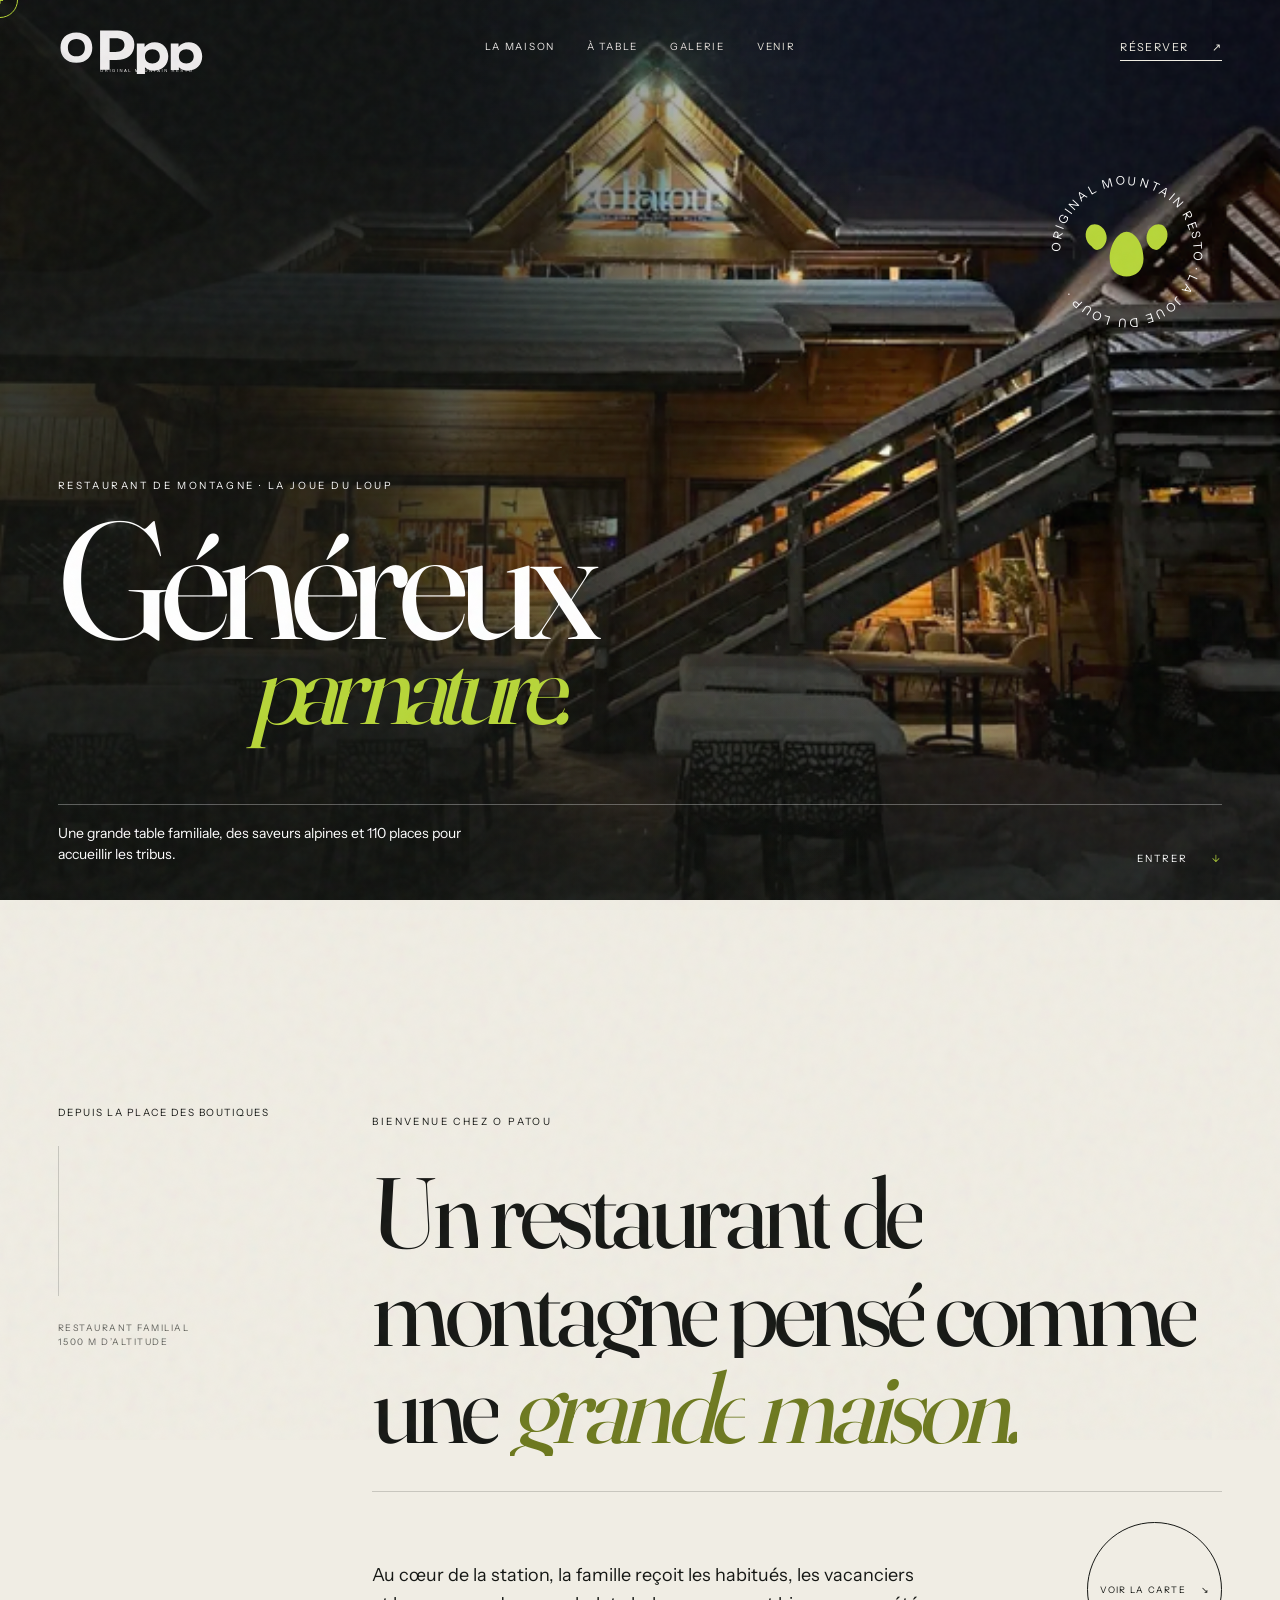
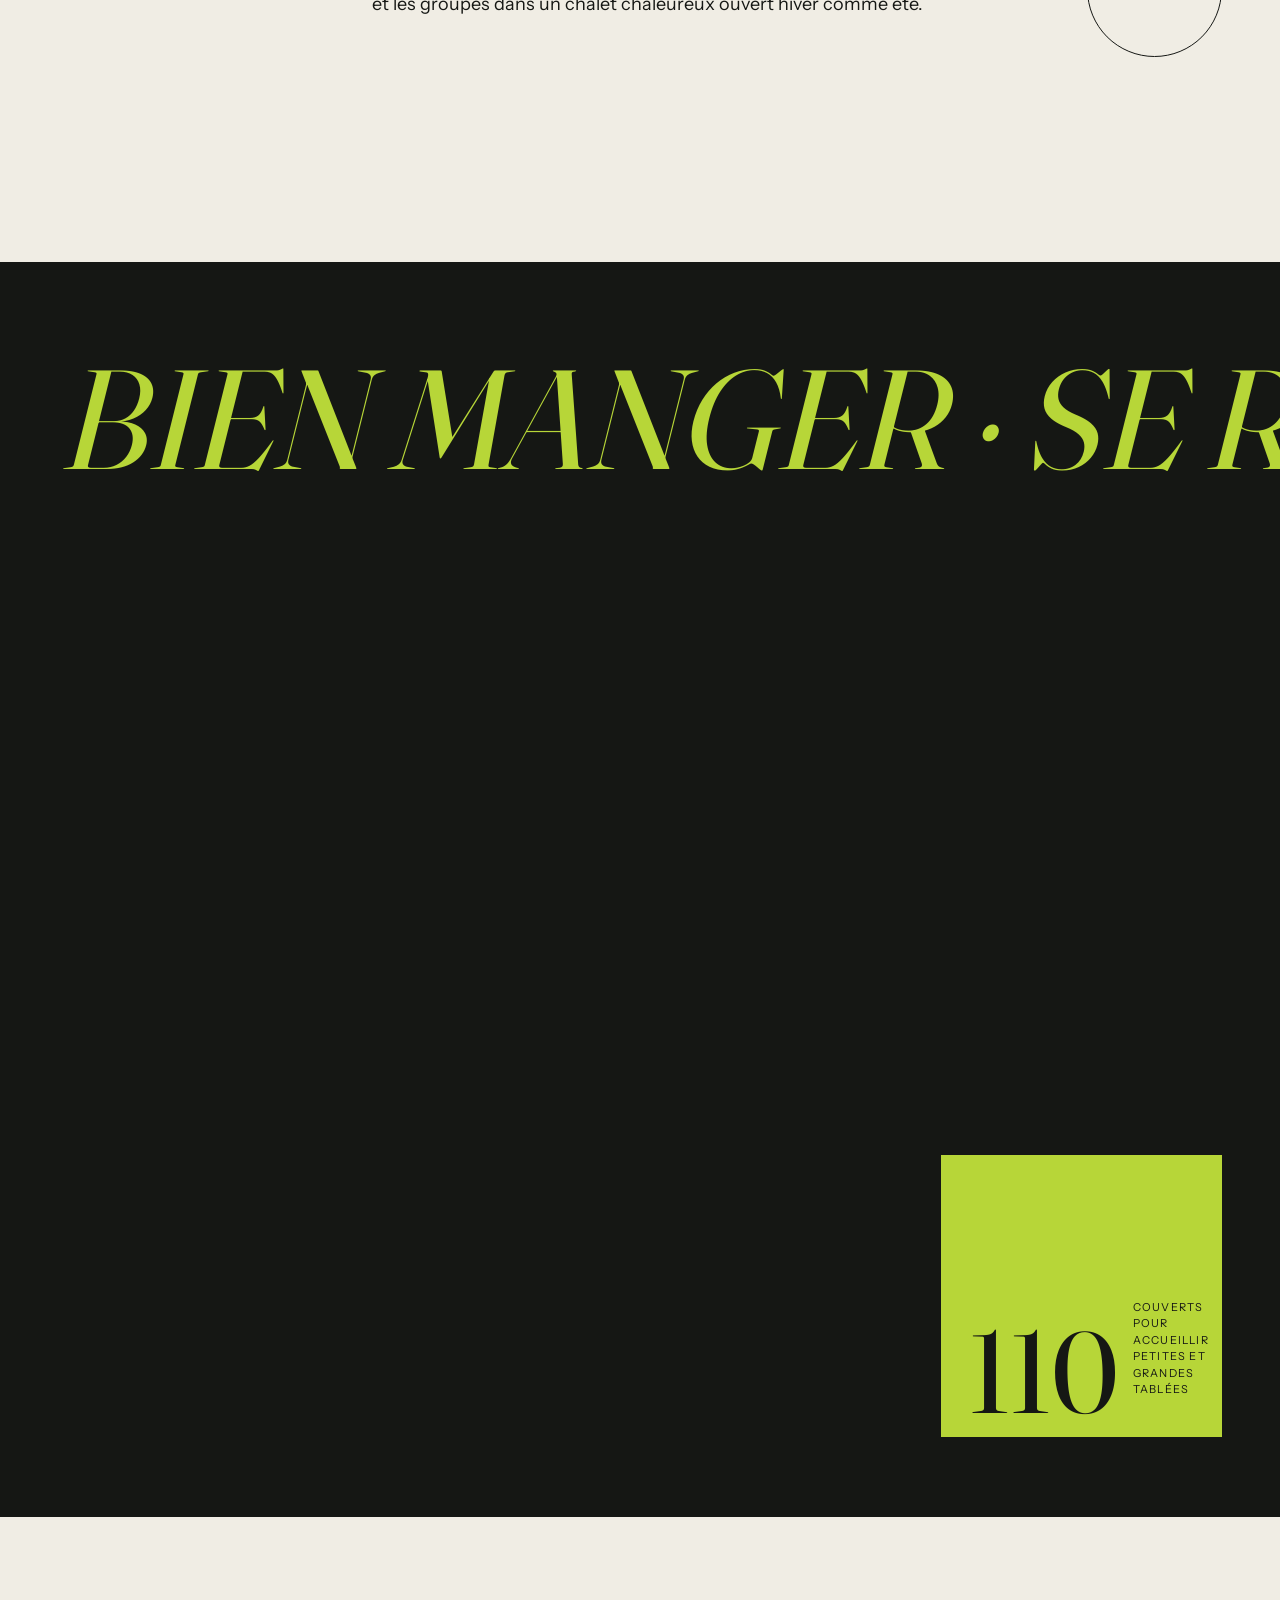
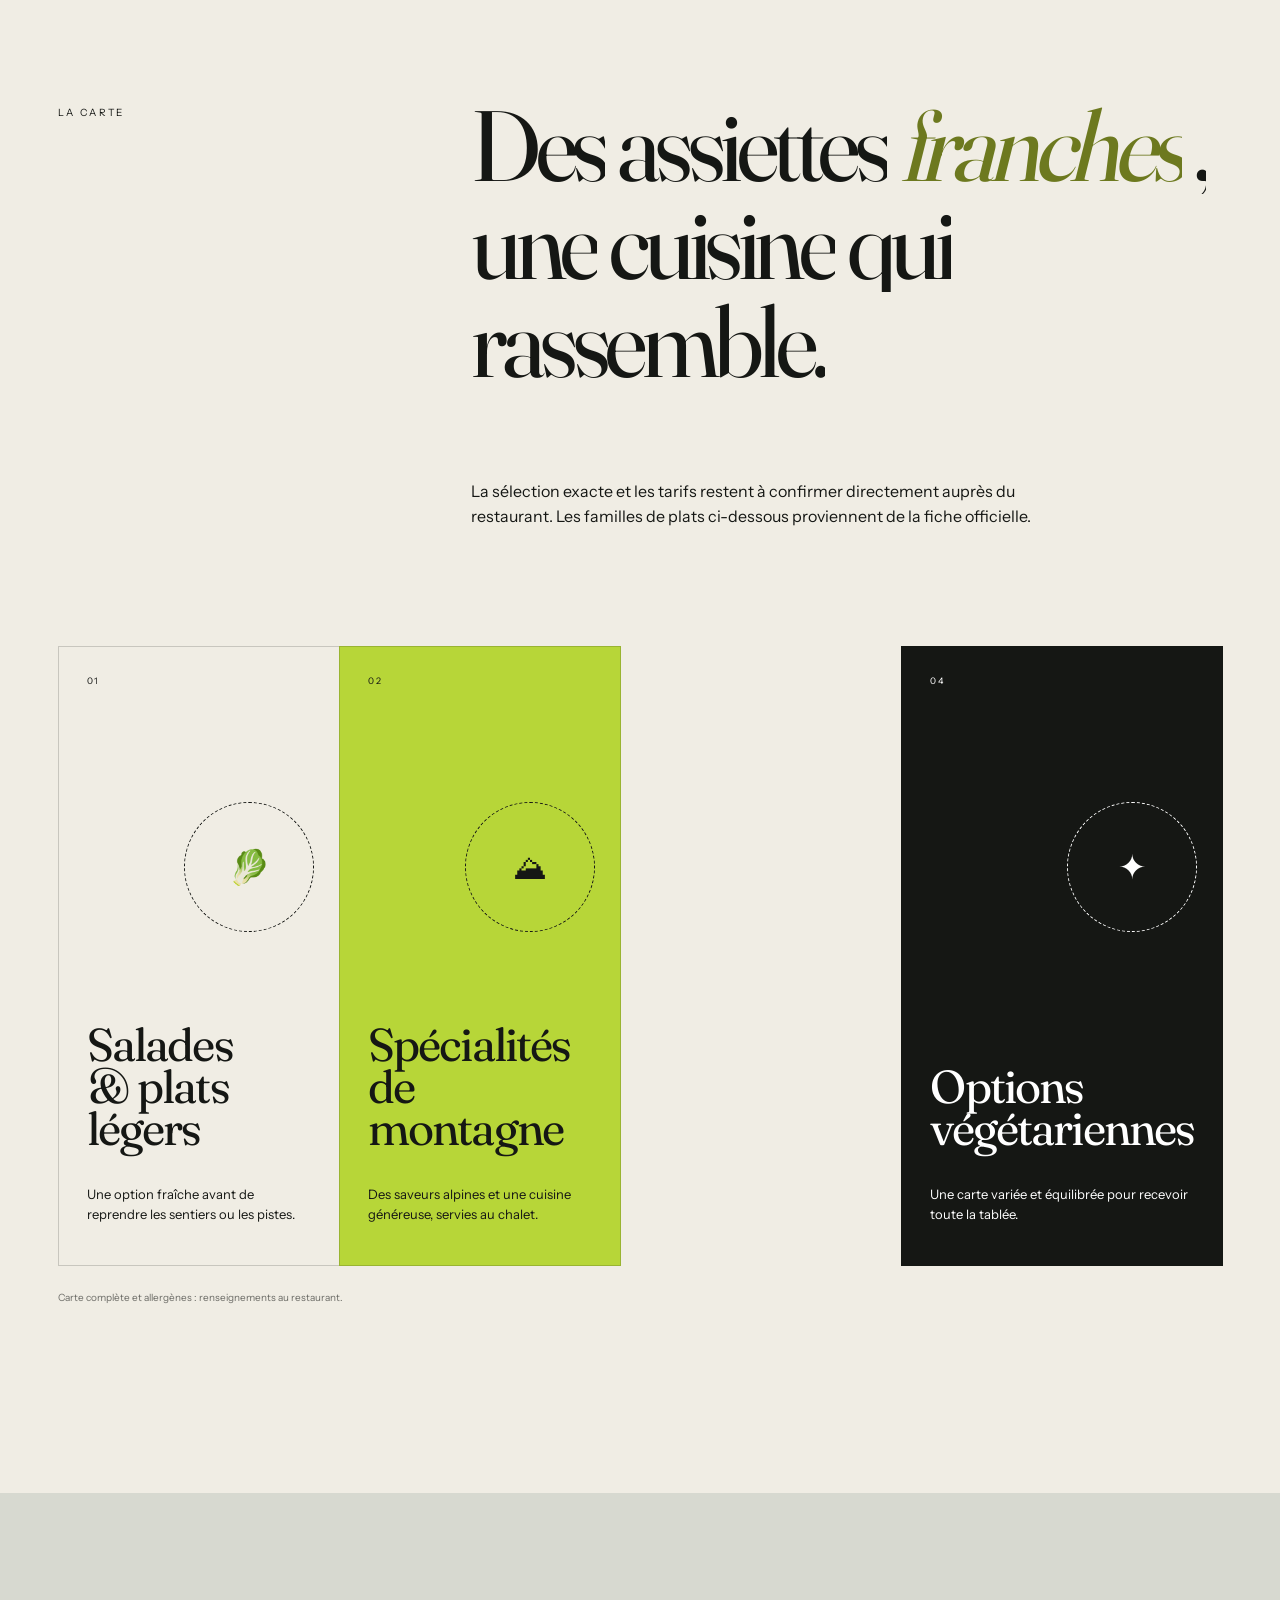
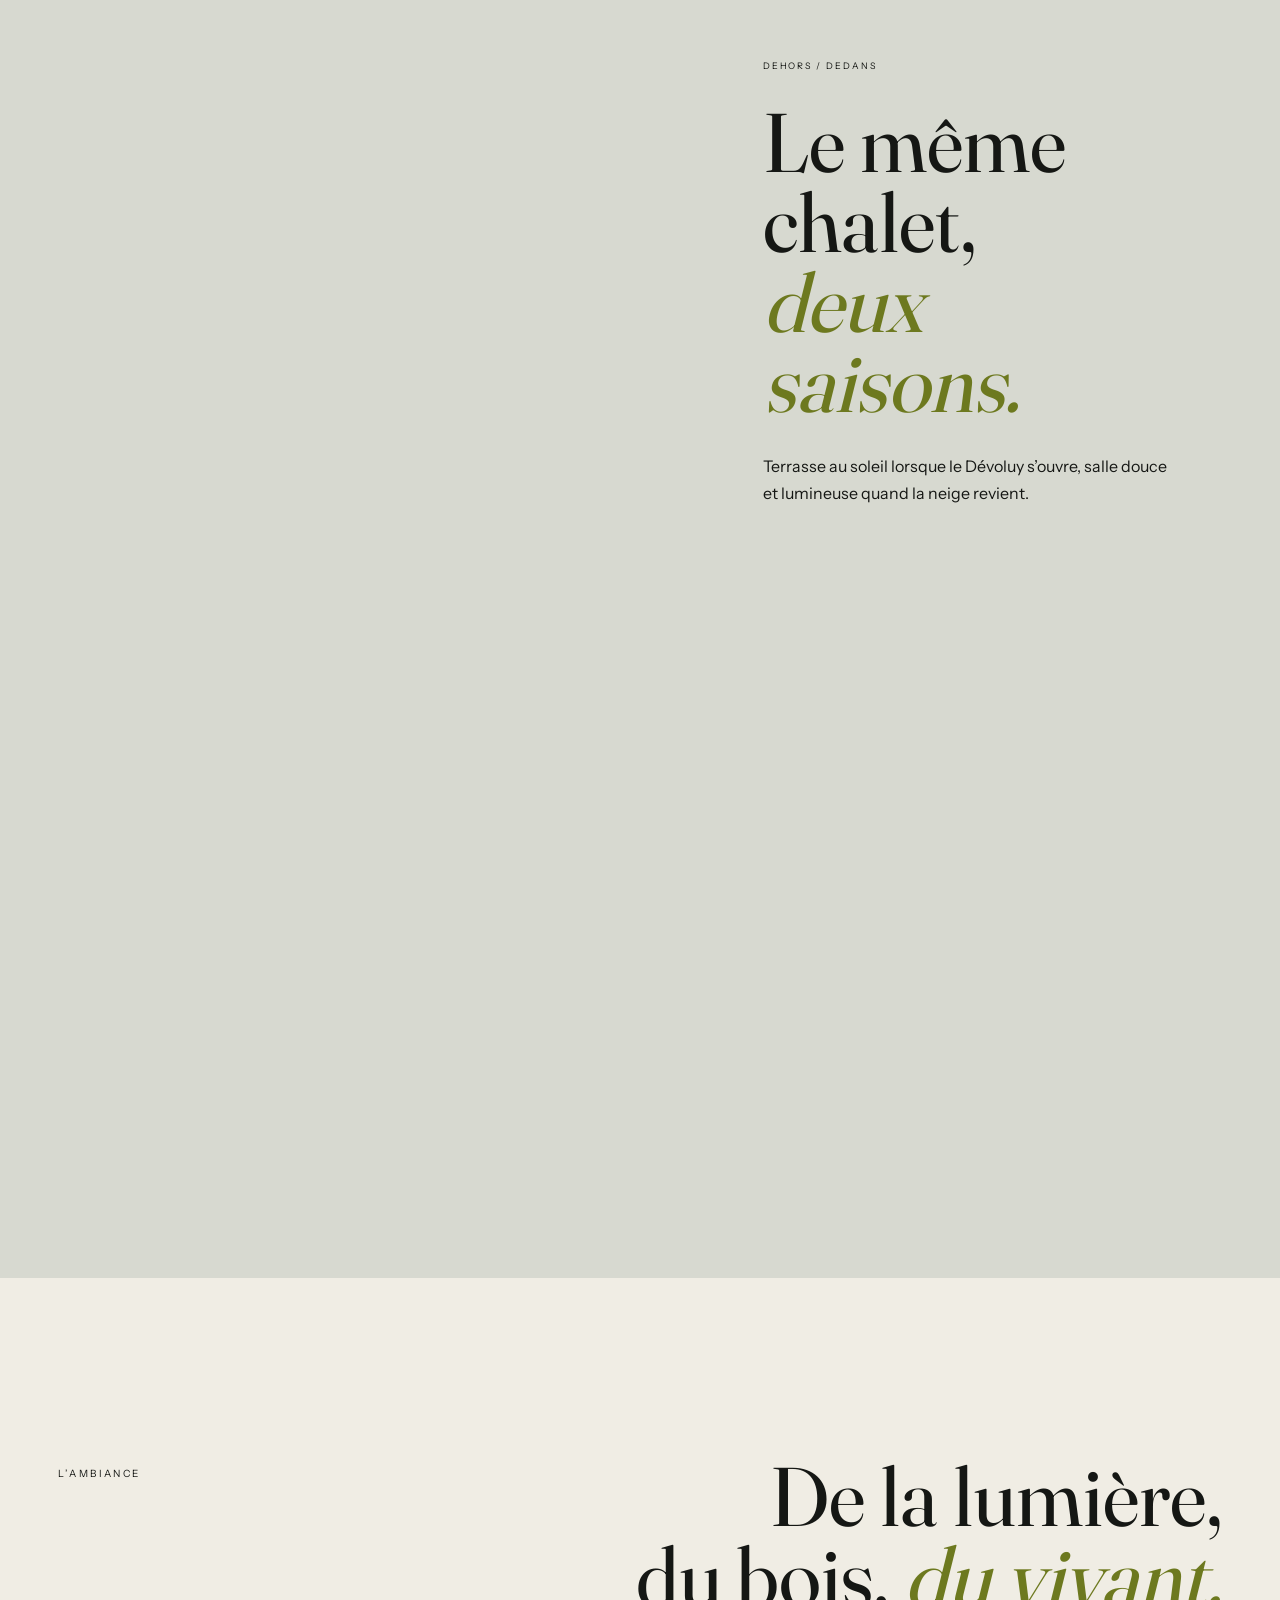
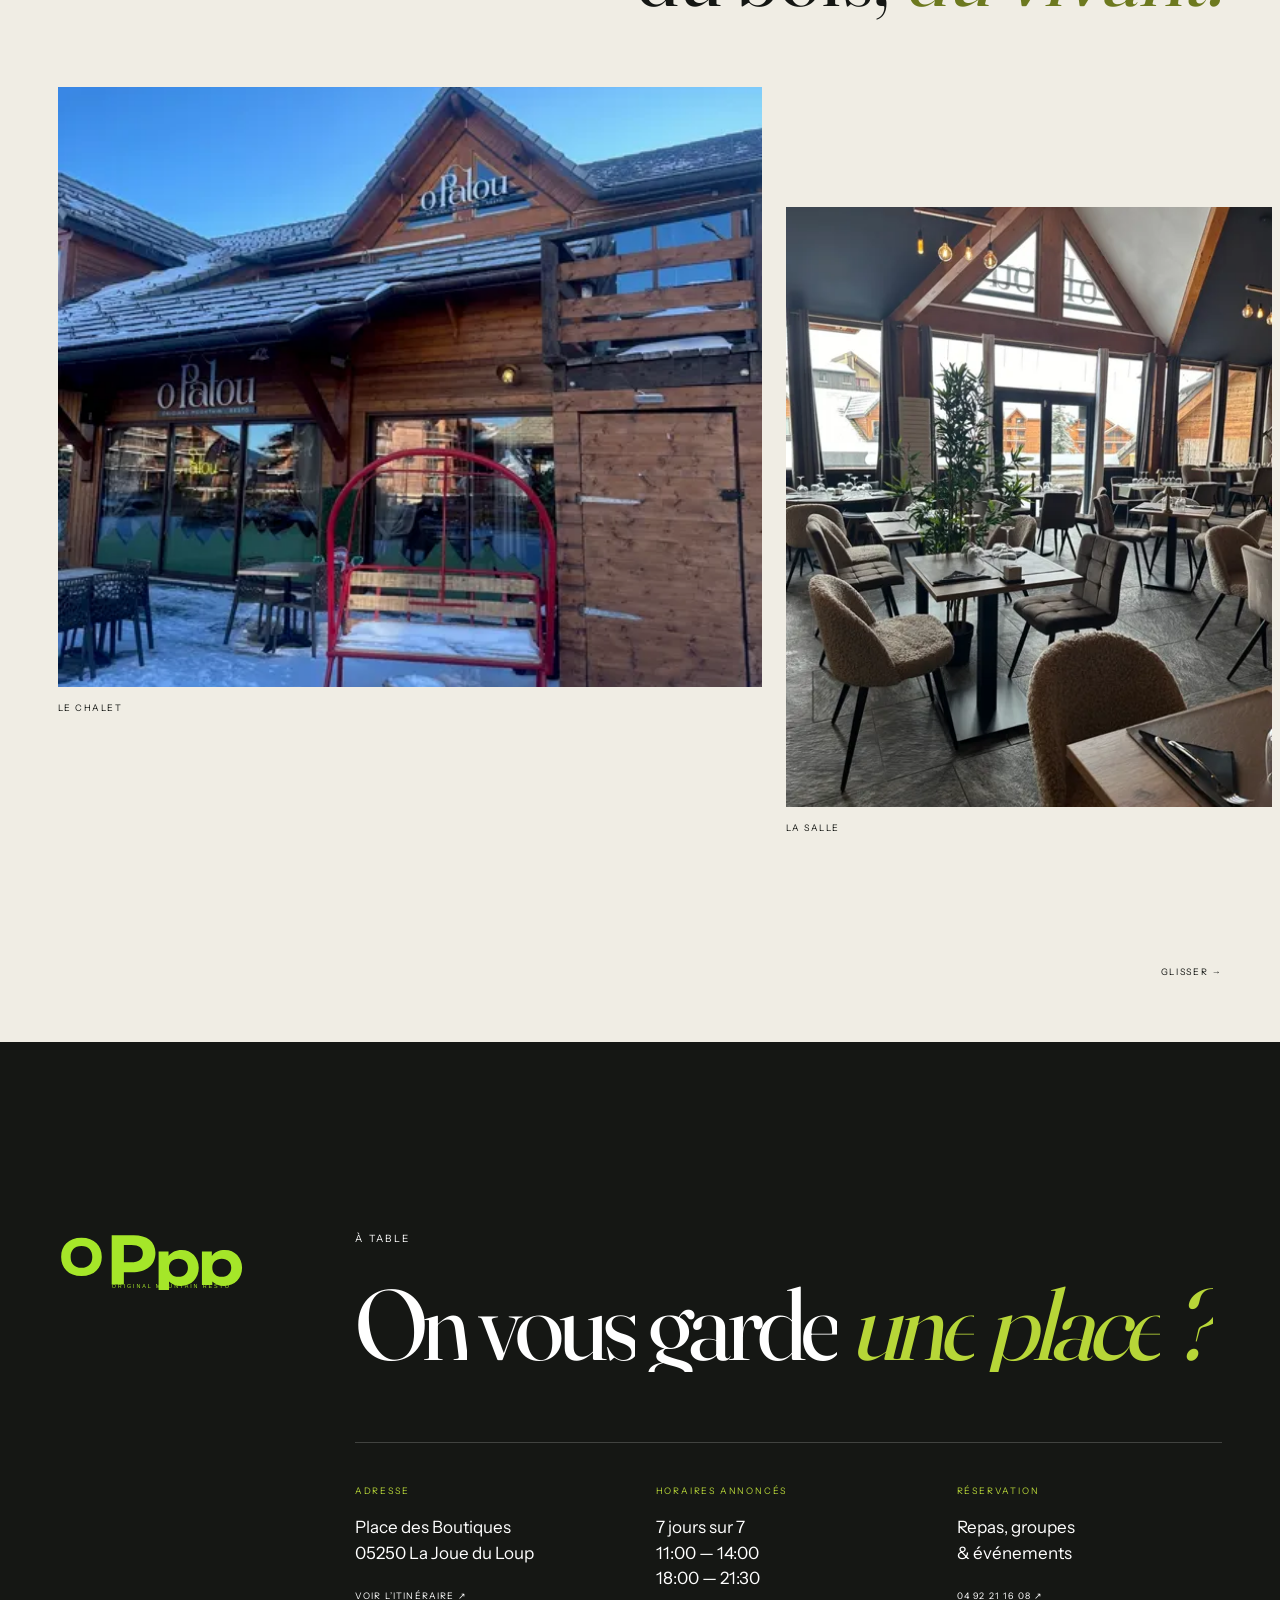
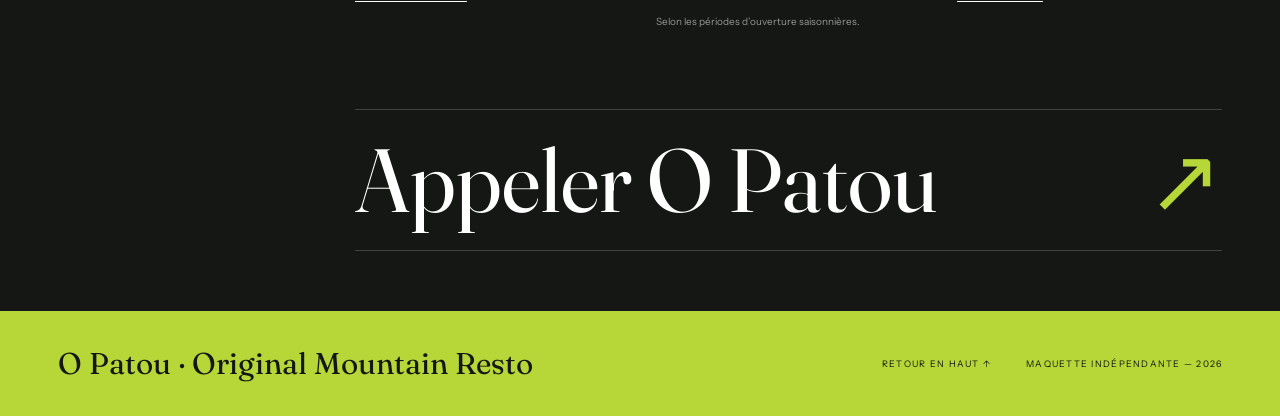
==== index.html @ 3b2444a9 "Initial premium website concept" ====
<!doctype html>
<html lang="fr">
<head>
  <meta charset="utf-8">
  <meta name="viewport" content="width=device-width, initial-scale=1">
  <meta name="theme-color" content="#151714">
  <meta name="description" content="O Patou, restaurant de montagne familial au cœur de La Joue du Loup.">
  <title>O Patou — Original Mountain Resto</title>
  <link rel="icon" href="favicon.svg" type="image/svg+xml">
  <link rel="preload" href="assets/fraunces.woff2" as="font" type="font/woff2" crossorigin>
  <link rel="preload" href="assets/instrument.woff2" as="font" type="font/woff2" crossorigin>
  <link rel="stylesheet" href="styles.css">
</head>
<body>
  <div class="intro" aria-hidden="true">
    <svg class="intro-mark" viewBox="0 0 160 160"><path d="M80 13C38 13 18 43 18 79s20 68 62 68 62-32 62-68S122 13 80 13Zm0 25c21 0 35 17 35 41 0 25-14 43-35 43S45 104 45 79c0-24 14-41 35-41Z"/><path d="M82 46h39v19H98v47H76V58c0-7 2-12 6-12Z" fill="#b7d638"/></svg>
    <p>La Joue du Loup · 1 500 m</p>
  </div>
  <div class="grain" aria-hidden="true"></div>
  <div class="pointer" aria-hidden="true">+</div>

  <header class="topbar">
    <a class="brand" href="#accueil" aria-label="O Patou, accueil"><img src="logo.svg" alt="O Patou — Original Mountain Resto"></a>
    <button class="menu-toggle" aria-expanded="false" aria-controls="menu"><span>Menu</span><i></i></button>
    <nav id="menu" aria-label="Navigation">
      <a href="#maison">La maison</a><a href="#table">À table</a><a href="#galerie">Galerie</a><a href="#venir">Venir</a>
    </nav>
    <a class="book" href="tel:+33492211608">Réserver <span>↗</span></a>
  </header>

  <main>
    <section class="hero" id="accueil">
      <div class="hero-photo parallax"><img src="assets/night.webp" alt="Façade enneigée du restaurant O Patou de nuit"></div>
      <div class="hero-overlay"></div>
      <div class="hero-title">
        <p class="kicker reveal">Restaurant de montagne · La Joue du Loup</p>
        <h1 aria-label="Généreux par nature"><span class="line">Généreux</span><span class="line script">par nature.</span></h1>
      </div>
      <div class="hero-foot reveal"><p>Une grande table familiale, des saveurs alpines et 110 places pour accueillir les tribus.</p><a href="#maison">Entrer <i>↓</i></a></div>
      <svg class="hero-seal" viewBox="0 0 180 180" aria-hidden="true">
        <defs><path id="circle" d="M90,90 m-67,0 a67,67 0 1,1 134,0 a67,67 0 1,1 -134,0"/></defs>
        <text><textPath href="#circle">ORIGINAL MOUNTAIN RESTO · LA JOUE DU LOUP · </textPath></text>
        <path class="paw" d="M73 97c0-15 9-27 17-27s17 12 17 27c0 12-8 18-17 18s-17-6-17-18Zm-18-12c-7-5-8-15-3-20s14-2 17 6c3 7-1 15-7 17-2 1-5 0-7-3Zm70 0c7-5 8-15 3-20s-14-2-17 6c-3 7 1 15 7 17 2 1 5 0 7-3Z"/>
      </svg>
    </section>

    <section class="welcome" id="maison">
      <div class="welcome-aside reveal"><span>Depuis la Place des Boutiques</span><i></i><small>Restaurant familial<br>1500 m d’altitude</small></div>
      <div class="welcome-copy">
        <p class="overline reveal">Bienvenue chez O Patou</p>
        <h2 class="words">Un restaurant de montagne pensé comme une <em>grande maison.</em></h2>
        <div class="welcome-bottom reveal"><p>Au cœur de la station, la famille reçoit les habitués, les vacanciers et les groupes dans un chalet chaleureux ouvert hiver comme été.</p><a class="round-link" href="#table">Voir la carte <span>↘</span></a></div>
      </div>
    </section>

    <section class="panorama">
      <div class="panorama-track" aria-hidden="true"><span>BIEN MANGER · SE RETROUVER · PRENDRE LE TEMPS · </span><span>BIEN MANGER · SE RETROUVER · PRENDRE LE TEMPS · </span></div>
      <figure class="panorama-img image-wipe"><img src="assets/dining.webp" alt="Salle lumineuse du restaurant O Patou" loading="lazy"></figure>
      <div class="panorama-note reveal"><b>110</b><p>couverts<br>pour accueillir<br>petites et grandes tablées</p></div>
    </section>

    <section class="table" id="table">
      <div class="table-heading">
        <p class="overline reveal">La carte</p>
        <h2 class="words">Des assiettes <em>franches</em>, une cuisine qui rassemble.</h2>
        <p class="reveal">La sélection exacte et les tarifs restent à confirmer directement auprès du restaurant. Les familles de plats ci-dessous proviennent de la fiche officielle.</p>
      </div>
      <div class="plates">
        <article class="plate plate-light reveal"><span>01</span><div class="plate-orbit"><i>🥬</i></div><h3>Salades<br>& plats légers</h3><p>Une option fraîche avant de reprendre les sentiers ou les pistes.</p></article>
        <article class="plate plate-green reveal"><span>02</span><div class="plate-orbit"><i>⛰</i></div><h3>Spécialités<br>de montagne</h3><p>Des saveurs alpines et une cuisine généreuse, servies au chalet.</p></article>
        <article class="plate plate-photo image-wipe"><img src="assets/burgers.webp" alt="Assiettes généreuses préparées au O Patou" loading="lazy"><span>03</span><h3>Viandes<br>& tradition</h3></article>
        <article class="plate plate-dark reveal"><span>04</span><div class="plate-orbit"><i>✦</i></div><h3>Options<br>végétariennes</h3><p>Une carte variée et équilibrée pour recevoir toute la tablée.</p></article>
      </div>
      <p class="source-note">Carte complète et allergènes : renseignements au restaurant.</p>
    </section>

    <section class="two-scenes">
      <figure class="scene scene-terrace image-wipe"><img src="assets/terrace.webp" alt="Terrasse ensoleillée du restaurant O Patou" loading="lazy"><figcaption>01 / Plein soleil</figcaption></figure>
      <div class="scene-copy reveal"><span>DEHORS / DEDANS</span><h2>Le même chalet,<br><em>deux saisons.</em></h2><p>Terrasse au soleil lorsque le Dévoluy s’ouvre, salle douce et lumineuse quand la neige revient.</p></div>
      <figure class="scene scene-neon image-wipe"><img src="assets/neon.webp" alt="Enseigne lumineuse O Patou dans la salle" loading="lazy"><figcaption>02 / À la nuit tombée</figcaption></figure>
    </section>

    <section class="gallery" id="galerie">
      <div class="gallery-head reveal"><p class="overline">L’ambiance</p><h2>De la lumière,<br>du bois, <em>du vivant.</em></h2></div>
      <div class="gallery-slider" tabindex="0" aria-label="Galerie défilante">
        <figure><img src="assets/front.webp" alt="Façade du restaurant en hiver" loading="lazy"><figcaption>Le chalet</figcaption></figure>
        <figure><img src="assets/dining.webp" alt="Salle et tables du restaurant" loading="lazy"><figcaption>La salle</figcaption></figure>
        <figure><img src="assets/burgers.webp" alt="Plats servis au restaurant" loading="lazy"><figcaption>En cuisine</figcaption></figure>
        <figure><img src="assets/terrace.webp" alt="Terrasse du restaurant" loading="lazy"><figcaption>La terrasse</figcaption></figure>
      </div>
      <div class="drag-hint" aria-hidden="true">Glisser →</div>
    </section>

    <section class="visit" id="venir">
      <div class="visit-logo reveal"><img src="logo.svg" alt="O Patou"></div>
      <div class="visit-copy">
        <p class="overline reveal">À table</p>
        <h2 class="words">On vous garde <em>une place ?</em></h2>
        <div class="details">
          <div class="reveal"><span>ADRESSE</span><p>Place des Boutiques<br>05250 La Joue du Loup</p><a href="https://www.google.com/maps/search/?api=1&query=O+Patou+La+Joue+du+Loup" target="_blank" rel="noopener">Voir l’itinéraire ↗</a></div>
          <div class="reveal"><span>HORAIRES ANNONCÉS</span><p>7 jours sur 7<br>11:00 — 14:00<br>18:00 — 21:30</p><small>Selon les périodes d’ouverture saisonnières.</small></div>
          <div class="reveal"><span>RÉSERVATION</span><p>Repas, groupes<br>& événements</p><a href="tel:+33492211608">04 92 21 16 08 ↗</a></div>
        </div>
        <a class="huge-link" href="tel:+33492211608"><span>Appeler O Patou</span><i>↗</i></a>
      </div>
    </section>
  </main>

  <footer><p>O Patou · Original Mountain Resto</p><div><a href="#accueil">Retour en haut ↑</a><span>Maquette indépendante — 2026</span></div></footer>
  <script src="app.js"></script>
</body>
</html>
---- styles.css ----
@font-face{font-family:Fraunces;src:url('assets/fraunces.woff2') format('woff2');font-display:swap}@font-face{font-family:Instrument;src:url('assets/instrument.woff2') format('woff2');font-display:swap}
:root{--black:#151714;--cream:#f0ede4;--green:#b7d638;--fog:#c8cbc2;--pad:clamp(20px,4.5vw,78px);--line:rgba(21,23,20,.18)}*{box-sizing:border-box}html{scroll-behavior:smooth}body{margin:0;background:var(--cream);color:var(--black);font-family:Instrument,Arial,sans-serif;overflow-x:hidden}body.lock{overflow:hidden}a{color:inherit;text-decoration:none}img{display:block;width:100%}button{color:inherit;font:inherit}::selection{background:var(--green);color:var(--black)}
.intro{position:fixed;inset:0;background:var(--cream);z-index:1000;display:grid;place-content:center;justify-items:center;gap:24px;transition:clip-path 1s cubic-bezier(.75,0,.2,1);clip-path:inset(0)}.intro.done{clip-path:inset(0 0 100%)}.intro-mark{width:120px;fill:var(--black);animation:breath 1.6s ease-in-out infinite}.intro p{font-size:10px;letter-spacing:.26em;text-transform:uppercase}@keyframes breath{50%{transform:scale(.94)}}.grain{position:fixed;inset:-60%;z-index:90;pointer-events:none;opacity:.055;background-image:url("data:image/svg+xml,%3Csvg viewBox='0 0 180 180' xmlns='http://www.w3.org/2000/svg'%3E%3Cfilter id='n'%3E%3CfeTurbulence type='fractalNoise' baseFrequency='.82' numOctaves='3' stitchTiles='stitch'/%3E%3C/filter%3E%3Crect width='100%25' height='100%25' filter='url(%23n)' opacity='.9'/%3E%3C/svg%3E");animation:grain .2s steps(2) infinite}@keyframes grain{0%{transform:translate(1%,1%)}50%{transform:translate(-1%,2%)}100%{transform:translate(2%,-1%)}}.pointer{position:fixed;z-index:999;pointer-events:none;width:36px;height:36px;border:1px solid var(--green);border-radius:50%;display:grid;place-items:center;color:var(--green);font-size:15px;translate:-50% -50%;transition:width .25s,height .25s,background .25s,color .25s}.pointer.big{width:72px;height:72px;background:var(--green);color:var(--black)}@media(pointer:coarse){.pointer{display:none}}
.topbar{height:94px;position:fixed;z-index:100;left:0;right:0;top:0;padding:14px var(--pad);display:grid;grid-template-columns:190px 1fr 190px;align-items:center;color:white;mix-blend-mode:difference}.brand{width:152px}.brand img{filter:invert(1)}.topbar nav{display:flex;justify-content:center;gap:32px;font-size:10px;text-transform:uppercase;letter-spacing:.17em}.topbar nav a:after{content:"";display:block;height:1px;background:currentColor;transform:scaleX(0);transition:transform .3s}.topbar nav a:hover:after{transform:scaleX(1)}.book{justify-self:end;border-bottom:1px solid;padding:6px 0;font-size:11px;text-transform:uppercase;letter-spacing:.13em}.book span{margin-left:20px}.menu-toggle{display:none;background:none;border:0}
.hero{height:100svh;min-height:720px;position:relative;background:var(--black);color:white;overflow:hidden}.hero-photo,.hero-photo img,.hero-overlay{position:absolute;inset:0}.hero-photo img{height:100%;object-fit:cover;transform:scale(1.04)}.hero-overlay{background:linear-gradient(90deg,#10120fd9 0 30%,transparent 68%),linear-gradient(0deg,#10120fb8,transparent 38%)}.hero-title{position:absolute;left:var(--pad);bottom:18vh;z-index:2}.kicker{text-transform:uppercase;letter-spacing:.26em;font-size:10px}.hero h1{font:clamp(90px,13vw,220px)/.68 Fraunces,serif;letter-spacing:-.065em;margin:30px 0 0}.hero h1 span{display:block}.hero h1 .script{color:var(--green);font-style:italic;margin-left:15vw;font-size:.62em;line-height:1}.hero h1 .line{opacity:0;transform:translateY(100%);transition:opacity .8s,transform 1.1s cubic-bezier(.2,.8,.2,1)}.hero.loaded h1 .line{opacity:1;transform:none}.hero.loaded h1 .line:nth-child(2){transition-delay:.18s}.hero-foot{position:absolute;z-index:3;left:var(--pad);right:var(--pad);bottom:35px;border-top:1px solid #ffffff50;padding-top:18px;display:flex;justify-content:space-between;align-items:flex-end}.hero-foot p{max-width:430px;margin:0;font-size:14px;line-height:1.5}.hero-foot a{text-transform:uppercase;font-size:10px;letter-spacing:.2em}.hero-foot i{font-style:normal;margin-left:20px;color:var(--green)}.hero-seal{position:absolute;z-index:3;right:5vw;top:18vh;width:clamp(135px,14vw,220px);fill:white;animation:rotate 22s linear infinite}.hero-seal text{font-size:12px;letter-spacing:2.4px}.hero-seal .paw{fill:var(--green);transform-origin:center;animation:reverseRotate 22s linear infinite}@keyframes rotate{to{transform:rotate(360deg)}}@keyframes reverseRotate{to{transform:rotate(-360deg)}}
.welcome{padding:clamp(120px,16vw,240px) var(--pad);display:grid;grid-template-columns:.6fr 2.4fr;gap:8vw}.welcome-aside{display:flex;flex-direction:column;font-size:10px;text-transform:uppercase;letter-spacing:.15em;line-height:1.6}.welcome-aside i{width:1px;height:150px;background:var(--line);margin:25px 0}.welcome-aside small{font-size:9px;opacity:.65}.overline{text-transform:uppercase;letter-spacing:.24em;font-size:10px}.welcome h2,.table-heading h2,.visit h2{font:clamp(55px,7.8vw,124px)/.98 Fraunces,serif;letter-spacing:-.055em;margin:35px 0}.welcome h2 em,.table-heading h2 em,.visit h2 em{font-style:italic;color:#6d791f}.welcome-bottom{border-top:1px solid var(--line);padding-top:30px;display:flex;justify-content:space-between;align-items:center}.welcome-bottom p{max-width:560px;font-size:18px;line-height:1.6}.round-link{width:135px;height:135px;border-radius:50%;border:1px solid;display:flex;align-items:center;justify-content:center;text-transform:uppercase;font-size:9px;letter-spacing:.14em;transition:background .3s,color .3s}.round-link:hover{background:var(--black);color:var(--green)}.round-link span{margin-left:15px}
.panorama{position:relative;background:var(--black);color:white;padding:100px var(--pad) 140px;overflow:hidden}.panorama-track{display:flex;white-space:nowrap;font:clamp(70px,11vw,175px)/.8 Fraunces;color:var(--green);font-style:italic;animation:marquee 18s linear infinite;margin-bottom:70px}.panorama-track span{padding-right:30px}@keyframes marquee{to{transform:translateX(-50%)}}.panorama-img{height:min(65vw,860px);margin:0 12vw 0 0;overflow:hidden}.panorama-img img{height:100%;object-fit:cover}.panorama-note{position:absolute;right:var(--pad);bottom:80px;background:var(--green);color:var(--black);width:clamp(210px,22vw,340px);aspect-ratio:1;padding:28px;display:flex;align-items:flex-end;gap:14px}.panorama-note b{font:clamp(78px,9vw,135px)/.65 Fraunces}.panorama-note p{font-size:11px;text-transform:uppercase;letter-spacing:.11em;line-height:1.5}
.table{padding:clamp(120px,14vw,220px) var(--pad)}.table-heading{display:grid;grid-template-columns:1fr 2fr;gap:3vw;align-items:start}.table-heading .overline{grid-row:1/3}.table-heading h2{margin-top:0}.table-heading>p:last-child{grid-column:2;max-width:600px;line-height:1.6}.plates{margin-top:100px;display:grid;grid-template-columns:repeat(4,1fr)}.plate{min-height:620px;padding:28px;border:1px solid var(--line);margin-right:-1px;position:relative;display:flex;flex-direction:column}.plate>span{font-size:9px;letter-spacing:.2em}.plate h3{font:clamp(38px,3.6vw,64px)/.92 Fraunces;margin:auto 0 20px;letter-spacing:-.04em}.plate p{line-height:1.55;font-size:13px}.plate-green{background:var(--green)}.plate-dark{background:var(--black);color:white}.plate-photo{padding:0;color:white;overflow:hidden}.plate-photo img{position:absolute;inset:0;height:100%;object-fit:cover}.plate-photo:after{content:"";position:absolute;inset:0;background:linear-gradient(transparent,#000b)}.plate-photo span,.plate-photo h3{position:relative;z-index:1;padding:28px}.plate-photo h3{margin:auto 0 0}.plate-orbit{width:130px;height:130px;border:1px dashed currentColor;border-radius:50%;display:grid;place-items:center;position:absolute;right:25px;top:25%;animation:rotate 16s linear infinite}.plate-orbit i{font-style:normal;font-size:34px;animation:reverseRotate 16s linear infinite}.source-note{font-size:10px;opacity:.6;margin-top:25px}
.two-scenes{background:#d7d9d0;padding:var(--pad);display:grid;grid-template-columns:1.1fr .9fr;grid-template-rows:auto auto;gap:var(--pad);align-items:center}.scene{margin:0;position:relative;overflow:hidden}.scene img{height:100%;object-fit:cover}.scene-terrace{height:70vw;max-height:960px;grid-row:1/3}.scene-neon{height:42vw;max-height:600px}.scene figcaption{position:absolute;bottom:18px;left:18px;background:var(--cream);padding:12px 16px;font-size:9px;letter-spacing:.16em;text-transform:uppercase}.scene-copy{padding:8vw 3vw}.scene-copy span{font-size:9px;letter-spacing:.22em}.scene-copy h2,.gallery-head h2{font:clamp(55px,6.5vw,105px)/.96 Fraunces;margin:30px 0}.scene-copy h2 em,.gallery-head h2 em{color:#6d791f}.scene-copy p{max-width:480px;line-height:1.7}
.gallery{background:var(--cream);padding:clamp(120px,14vw,210px) 0;position:relative}.gallery-head{padding:0 var(--pad);display:flex;justify-content:space-between;align-items:start}.gallery-head h2{text-align:right;margin-top:0}.gallery-head em{font-style:italic}.gallery-slider{display:flex;gap:24px;overflow-x:auto;padding:40px var(--pad) 30px;scrollbar-width:none;cursor:grab}.gallery-slider:active{cursor:grabbing}.gallery-slider::-webkit-scrollbar{display:none}.gallery-slider figure{margin:0;flex:0 0 min(55vw,720px)}.gallery-slider figure:nth-child(even){flex-basis:min(38vw,520px);padding-top:120px}.gallery-slider img{height:600px;object-fit:cover}.gallery-slider figcaption{text-transform:uppercase;font-size:9px;letter-spacing:.17em;margin-top:15px}.drag-hint{position:absolute;right:var(--pad);bottom:65px;text-transform:uppercase;font-size:9px;letter-spacing:.18em}
.visit{background:var(--black);color:white;padding:clamp(110px,14vw,220px) var(--pad) 60px;display:grid;grid-template-columns:.55fr 2.45fr;gap:8vw}.visit-logo img{position:sticky;top:140px;filter:invert(85%) sepia(42%) saturate(806%) hue-rotate(24deg) brightness(96%) contrast(91%)}.visit h2{margin-top:30px}.visit h2 em{color:var(--green)}.details{display:grid;grid-template-columns:repeat(3,1fr);gap:35px;border-top:1px solid #ffffff30;padding-top:35px;margin-top:70px}.details span{font-size:9px;letter-spacing:.2em;color:var(--green)}.details p{font-size:17px;line-height:1.5}.details a{border-bottom:1px solid;text-transform:uppercase;font-size:9px;letter-spacing:.13em}.details small{opacity:.55;font-size:10px}.huge-link{display:flex;justify-content:space-between;align-items:center;border-top:1px solid #ffffff30;border-bottom:1px solid #ffffff30;margin-top:80px;padding:25px 0;font:clamp(48px,7vw,110px)/1 Fraunces}.huge-link i{font-style:normal;color:var(--green)}
footer{background:var(--green);padding:34px var(--pad);display:flex;justify-content:space-between;align-items:center}footer p{font:30px Fraunces;margin:0}footer div{display:flex;gap:35px;text-transform:uppercase;font-size:9px;letter-spacing:.14em}
.reveal{opacity:0;transform:translateY(35px);transition:opacity .9s,transform 1s cubic-bezier(.2,.8,.2,1)}.reveal.on{opacity:1;transform:none}.image-wipe{clip-path:inset(100% 0 0);transition:clip-path 1.1s cubic-bezier(.2,.8,.2,1)}.image-wipe.on{clip-path:inset(0)}.words .word{display:inline-block;overflow:hidden;vertical-align:bottom}.words .word i{font:inherit;display:inline-block;transform:translateY(110%);transition:transform .9s cubic-bezier(.2,.8,.2,1)}.words.on .word i{transform:none}
@media(max-width:950px){.topbar{grid-template-columns:1fr auto auto;height:76px}.topbar nav{position:fixed;inset:0;background:var(--black);display:flex;flex-direction:column;align-items:center;justify-content:center;font:50px Fraunces;transform:translateY(-100%);transition:transform .6s;z-index:-1}.topbar nav.open{transform:none}.menu-toggle{display:block;border:0;background:none;text-transform:uppercase;font-size:10px;letter-spacing:.13em;margin-right:20px}.book{font-size:0}.book span{font-size:20px}.brand{width:120px}.hero-title{bottom:25vh}.hero h1{font-size:22vw}.hero h1 .script{margin-left:4vw}.hero-seal{top:14vh}.welcome{grid-template-columns:1fr}.welcome-aside{display:none}.welcome-bottom{display:block}.round-link{margin-top:30px}.panorama{padding-left:20px;padding-right:20px}.panorama-img{height:110vw;margin:0}.panorama-note{bottom:30px}.table-heading{display:block}.plates{grid-template-columns:1fr 1fr}.plate{min-height:520px}.two-scenes{grid-template-columns:1fr}.scene-terrace{grid-row:auto;height:120vw}.scene-neon{height:90vw}.gallery-head{display:block}.gallery-head h2{text-align:left}.gallery-slider figure,.gallery-slider figure:nth-child(even){flex-basis:80vw;padding-top:0}.gallery-slider img{height:95vw}.visit{grid-template-columns:1fr}.visit-logo{display:none}.details{grid-template-columns:1fr}.huge-link{font-size:48px}footer{display:block}footer div{margin-top:20px;justify-content:space-between}}
@media(max-width:560px){.plates{grid-template-columns:1fr}.plate{min-height:500px}.hero-foot p{max-width:70%}.hero-title{bottom:28vh}.panorama-note{width:210px}.pointer{display:none}}
@media(prefers-reduced-motion:reduce){*{scroll-behavior:auto!important;animation:none!important;transition-duration:.01ms!important}.reveal{opacity:1;transform:none}.image-wipe{clip-path:none}.words .word i{transform:none}}
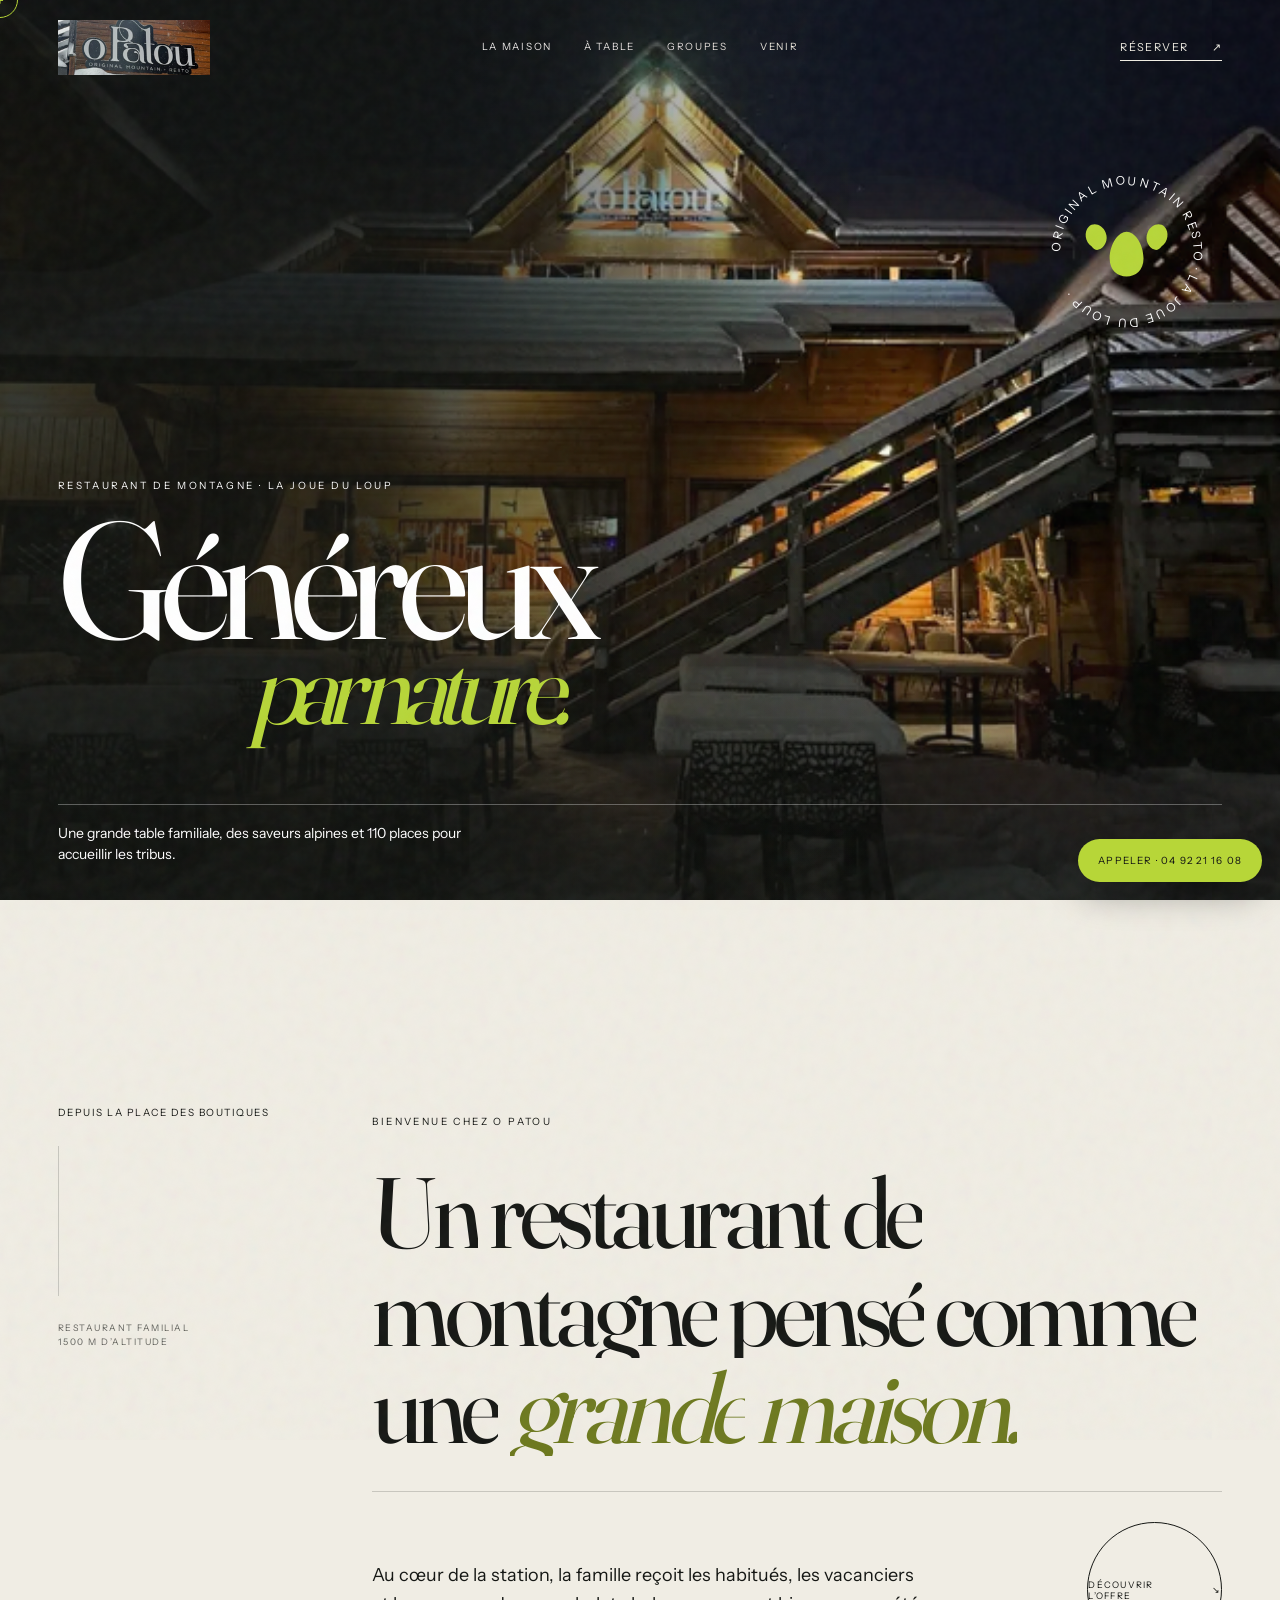
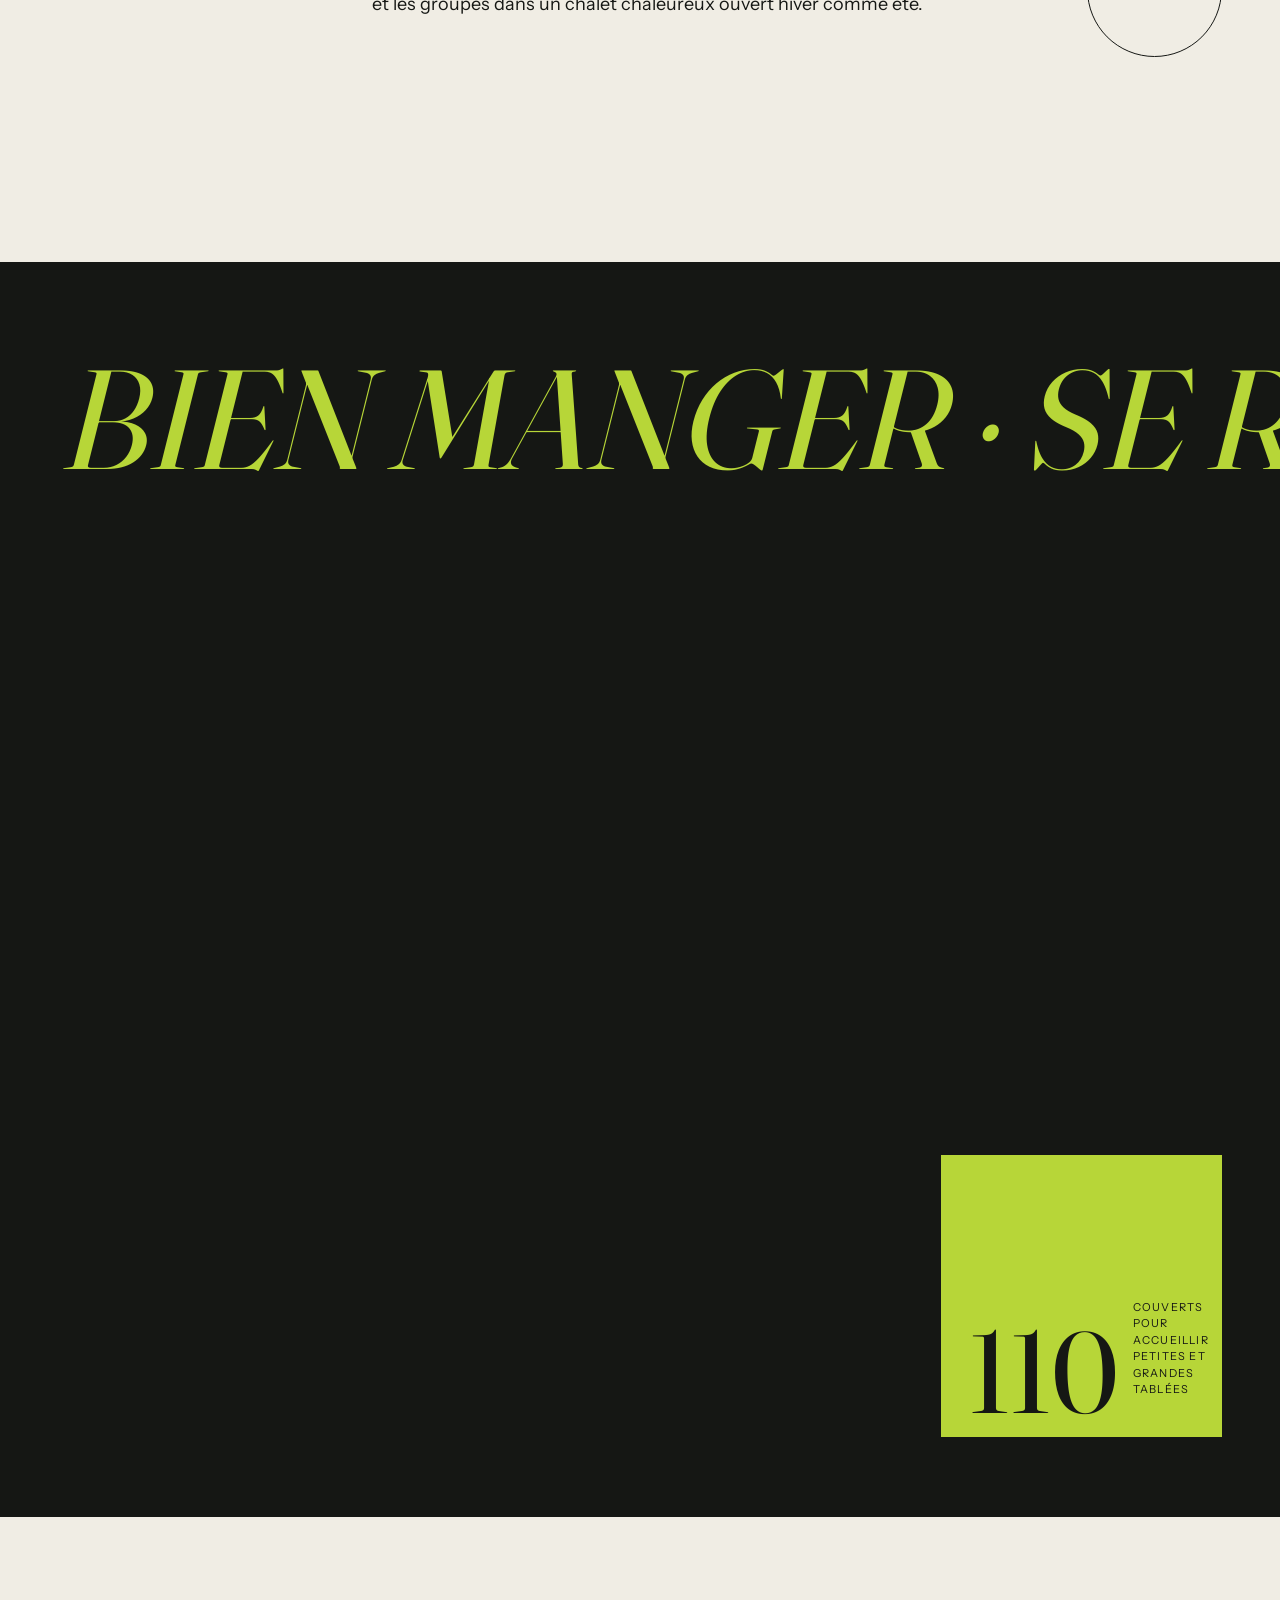
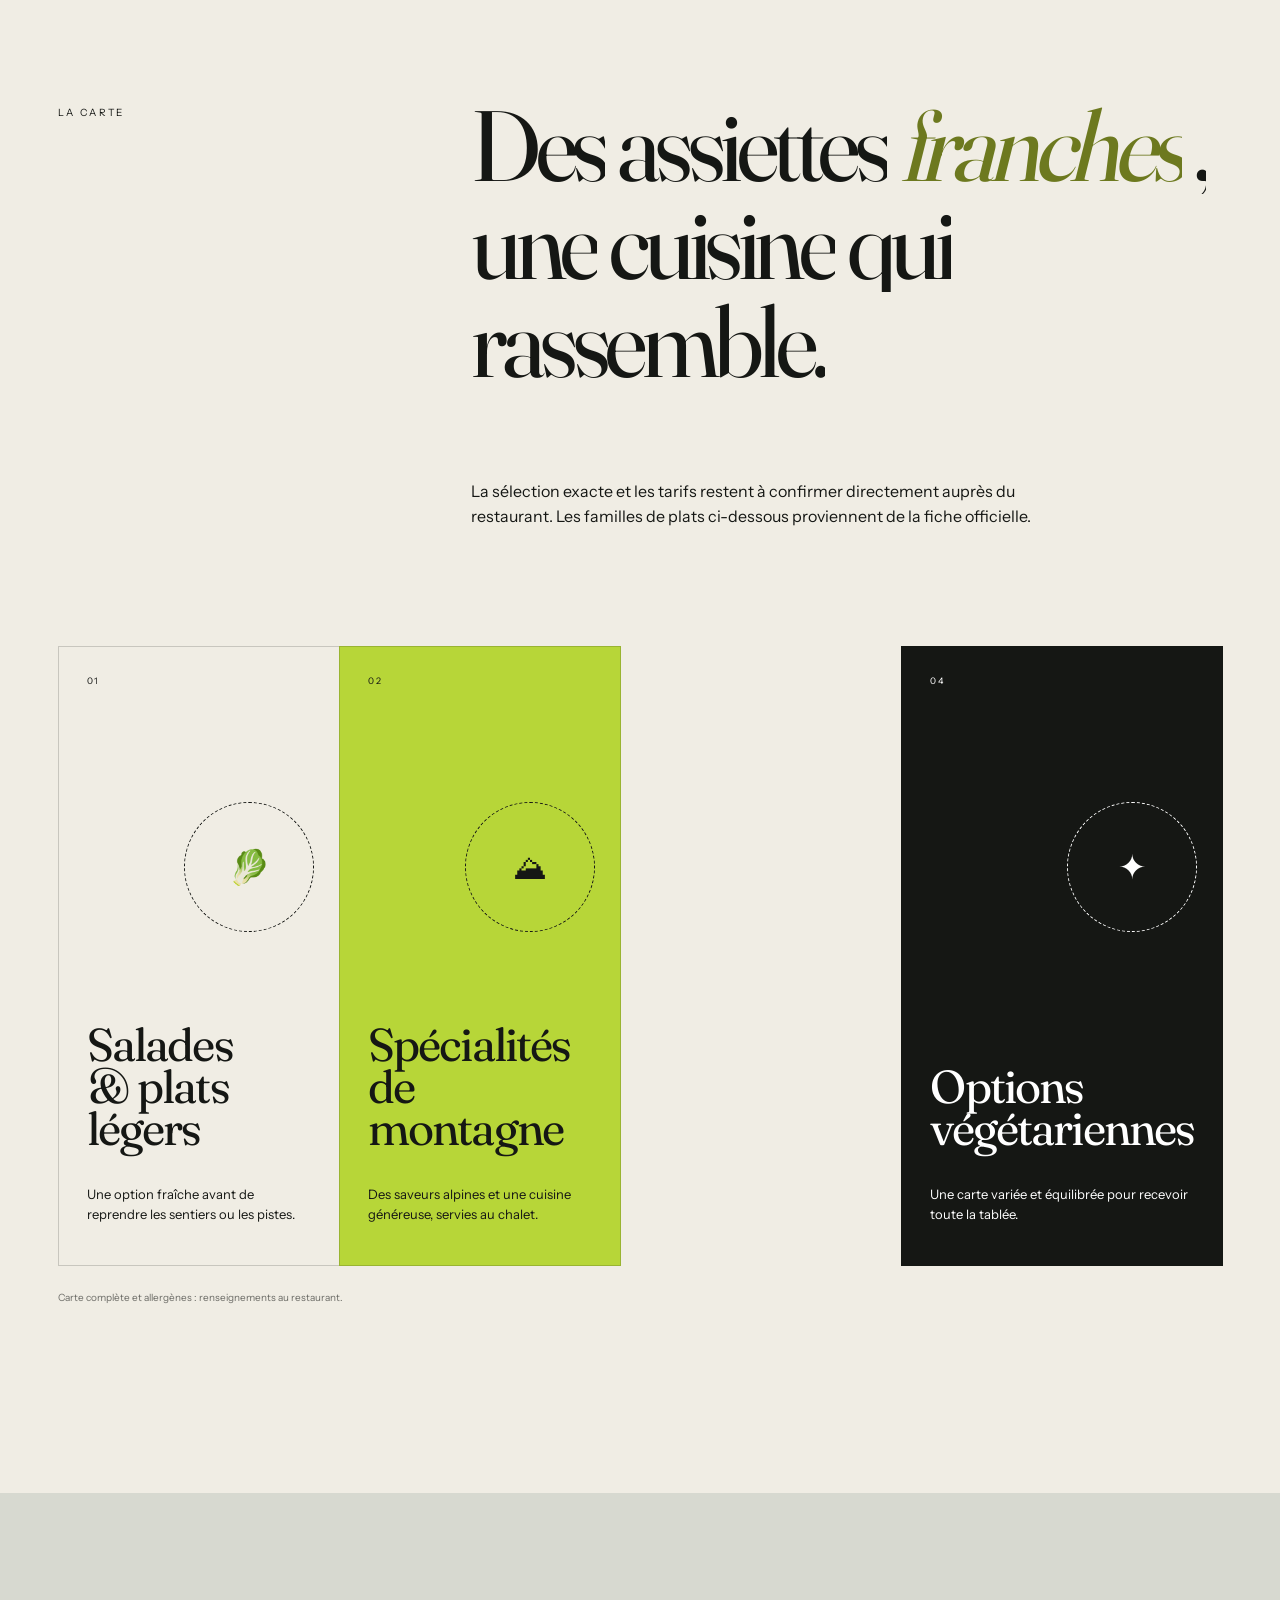
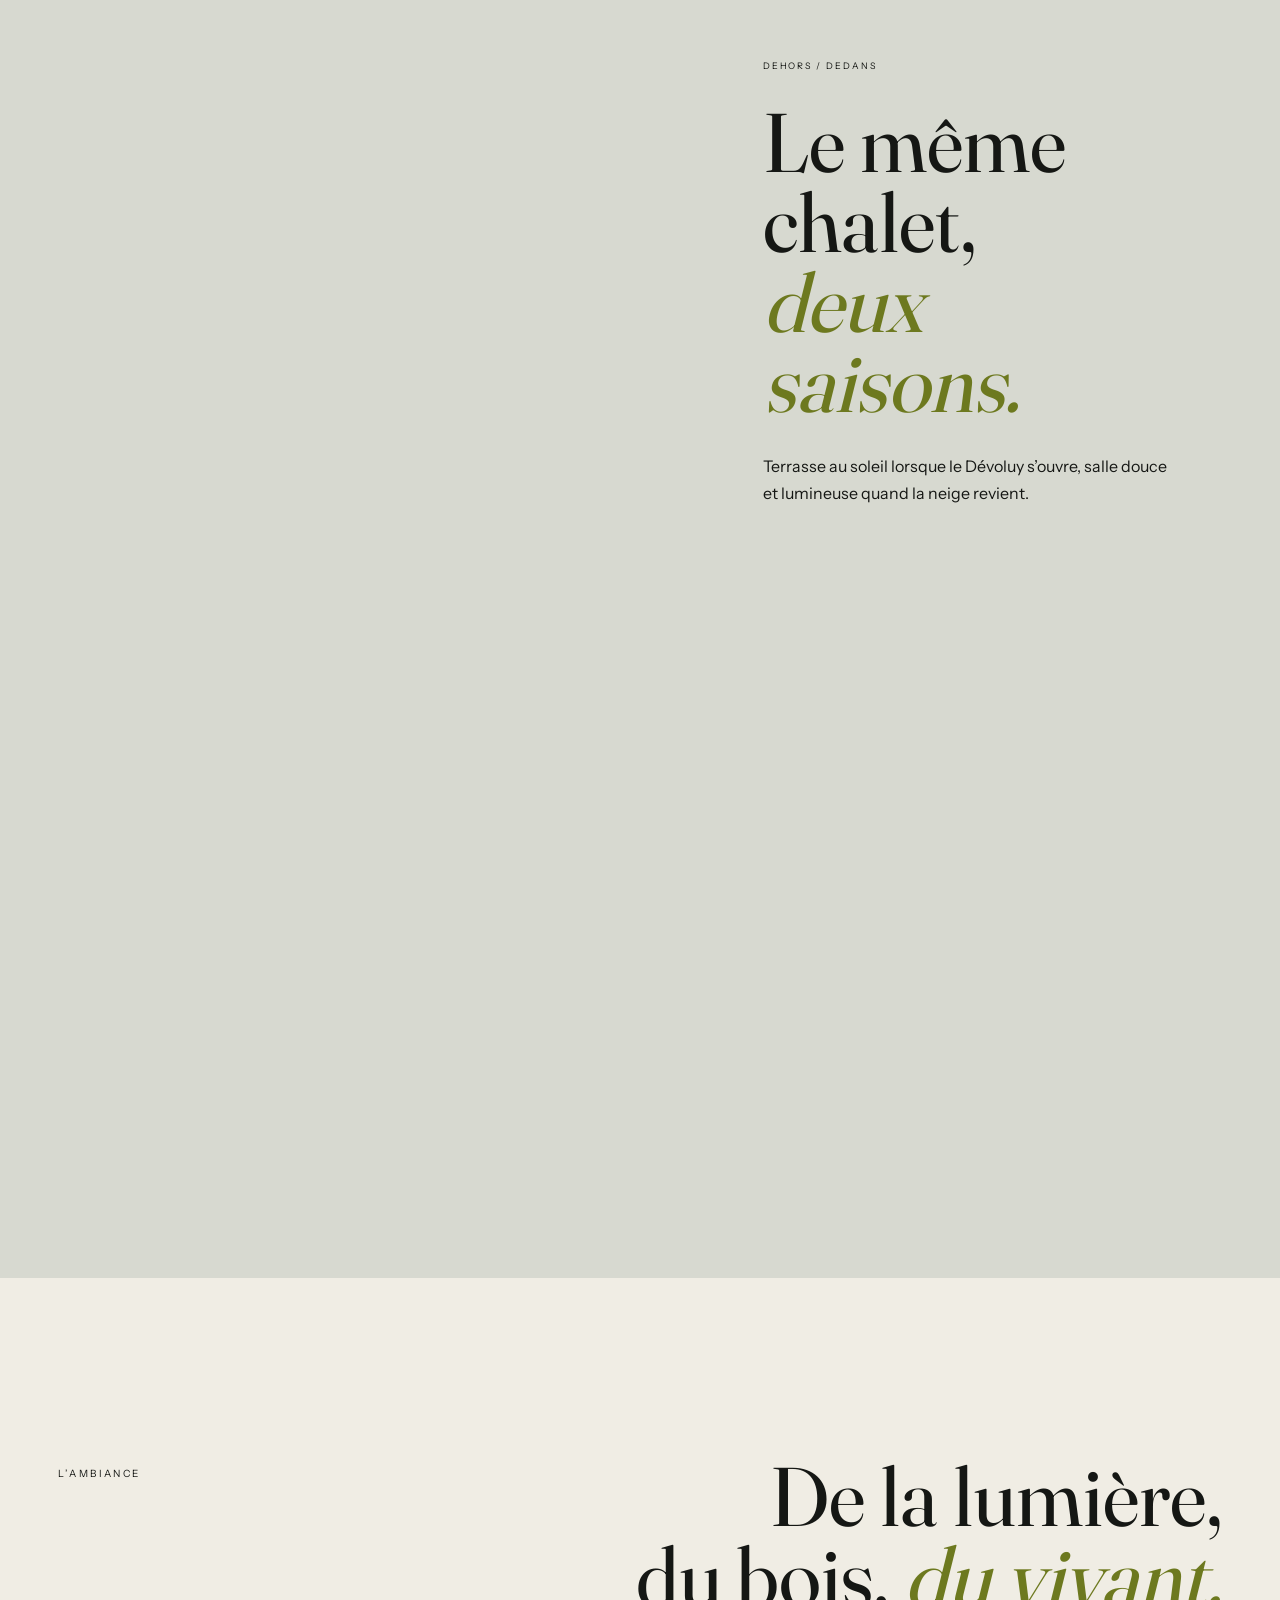
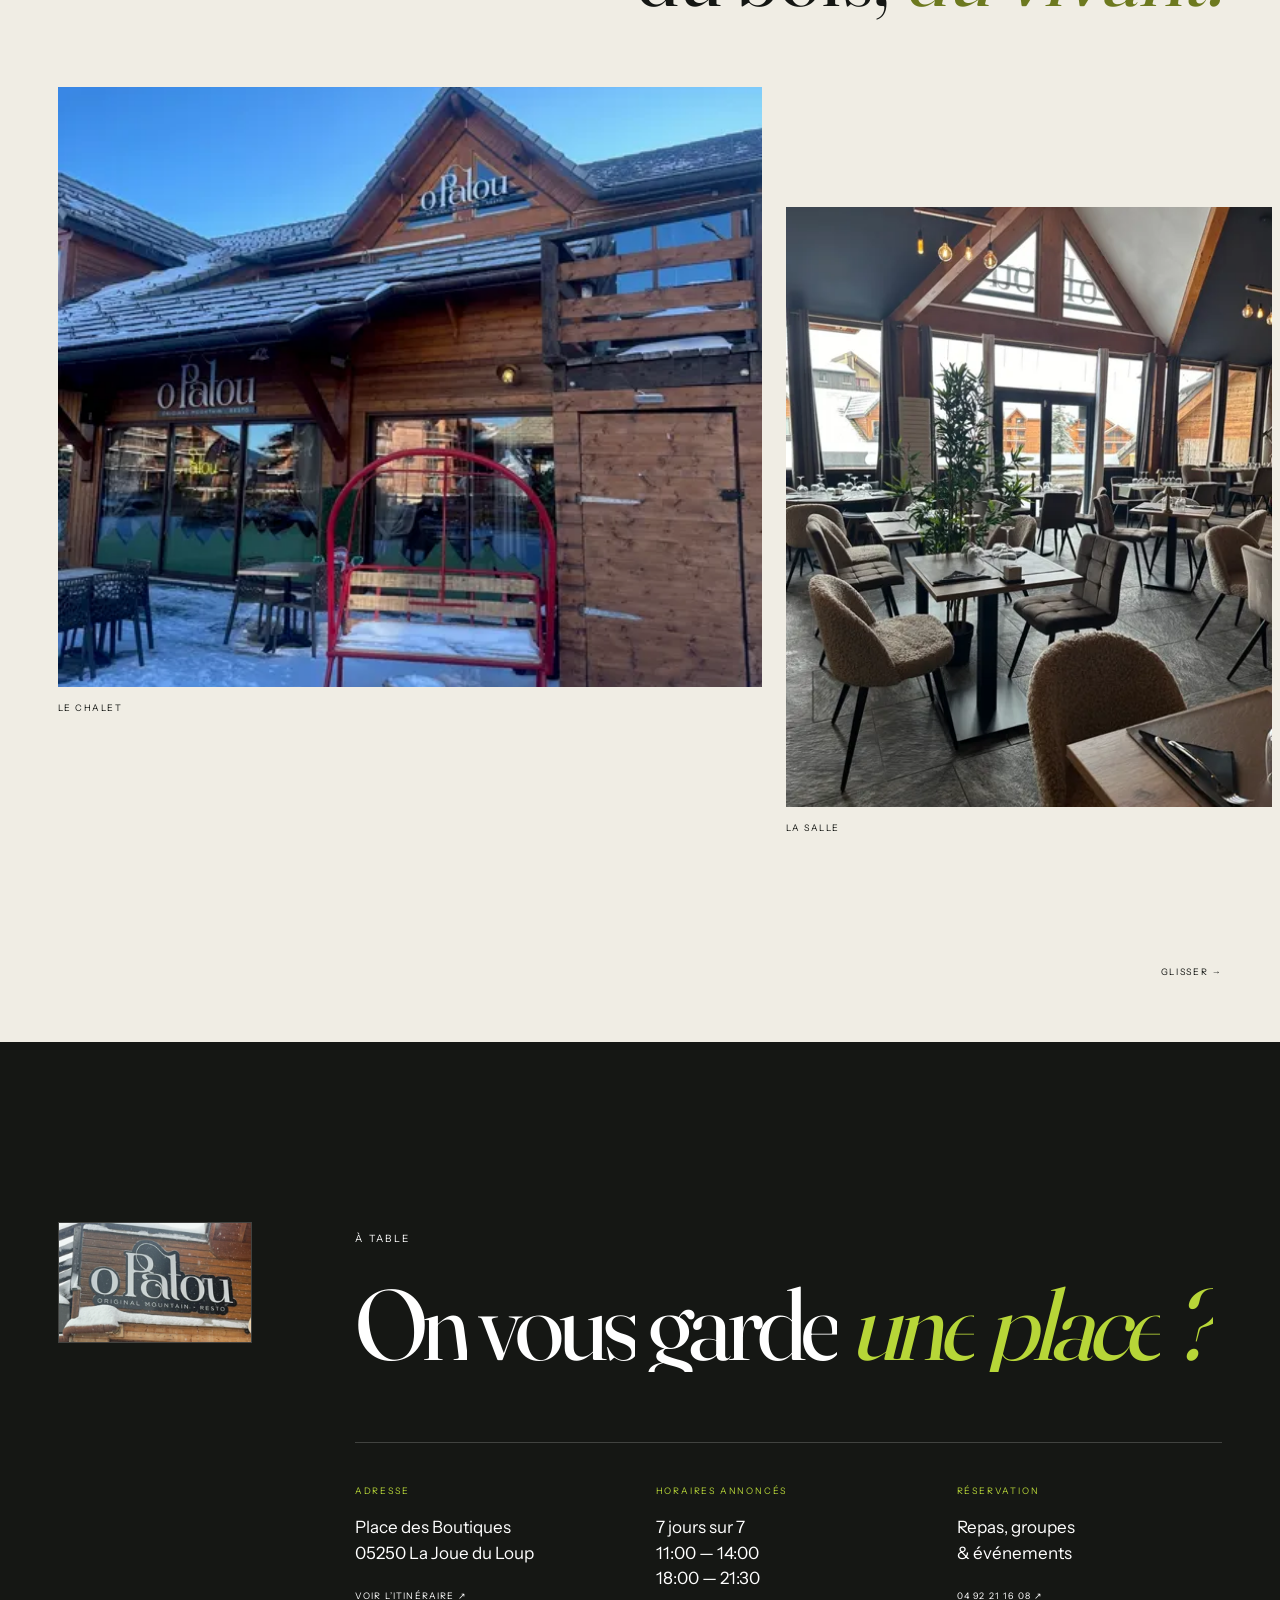
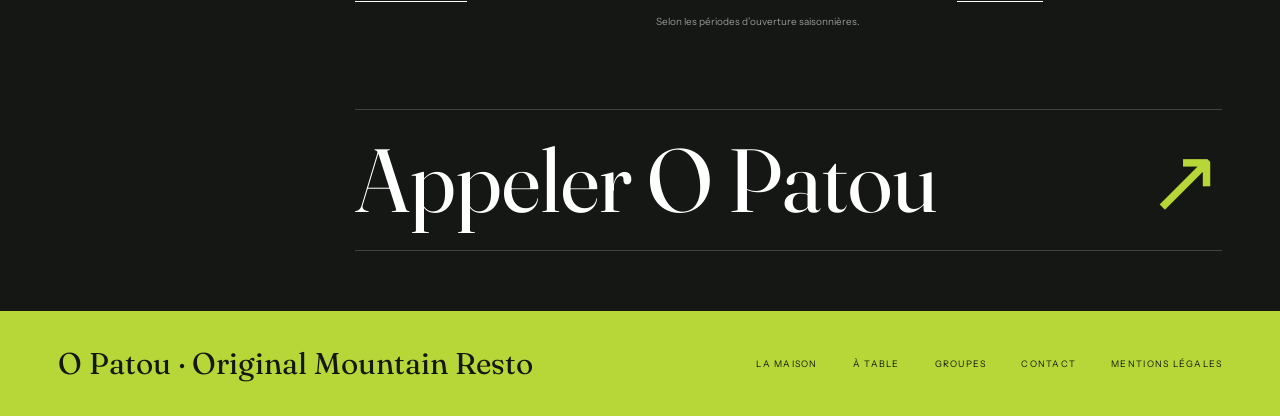
==== commit f1debccb: "feat: turn O Patou into a complete multipage site" ====
--- a/index.html
+++ b/index.html
@@ -10,20 +10,21 @@
   <link rel="preload" href="assets/fraunces.woff2" as="font" type="font/woff2" crossorigin>
   <link rel="preload" href="assets/instrument.woff2" as="font" type="font/woff2" crossorigin>
   <link rel="stylesheet" href="styles.css">
+  <link rel="stylesheet" href="complete.css">
 </head>
 <body>
   <div class="intro" aria-hidden="true">
-    <svg class="intro-mark" viewBox="0 0 160 160"><path d="M80 13C38 13 18 43 18 79s20 68 62 68 62-32 62-68S122 13 80 13Zm0 25c21 0 35 17 35 41 0 25-14 43-35 43S45 104 45 79c0-24 14-41 35-41Z"/><path d="M82 46h39v19H98v47H76V58c0-7 2-12 6-12Z" fill="#b7d638"/></svg>
+    <img class="intro-mark" src="assets/logo-original.webp" alt="">
     <p>La Joue du Loup · 1 500 m</p>
   </div>
   <div class="grain" aria-hidden="true"></div>
   <div class="pointer" aria-hidden="true">+</div>
 
   <header class="topbar">
-    <a class="brand" href="#accueil" aria-label="O Patou, accueil"><img src="logo.svg" alt="O Patou — Original Mountain Resto"></a>
+    <a class="brand" href="#accueil" aria-label="O Patou, accueil"><img src="assets/logo-original.webp" alt="O Patou — Original Mountain Resto"></a>
     <button class="menu-toggle" aria-expanded="false" aria-controls="menu"><span>Menu</span><i></i></button>
     <nav id="menu" aria-label="Navigation">
-      <a href="#maison">La maison</a><a href="#table">À table</a><a href="#galerie">Galerie</a><a href="#venir">Venir</a>
+      <a href="la-maison.html">La maison</a><a href="la-carte.html">À table</a><a href="groupes.html">Groupes</a><a href="infos-pratiques.html">Venir</a>
     </nav>
     <a class="book" href="tel:+33492211608">Réserver <span>↗</span></a>
   </header>
@@ -49,7 +50,7 @@
       <div class="welcome-copy">
         <p class="overline reveal">Bienvenue chez O Patou</p>
         <h2 class="words">Un restaurant de montagne pensé comme une <em>grande maison.</em></h2>
-        <div class="welcome-bottom reveal"><p>Au cœur de la station, la famille reçoit les habitués, les vacanciers et les groupes dans un chalet chaleureux ouvert hiver comme été.</p><a class="round-link" href="#table">Voir la carte <span>↘</span></a></div>
+        <div class="welcome-bottom reveal"><p>Au cœur de la station, la famille reçoit les habitués, les vacanciers et les groupes dans un chalet chaleureux ouvert hiver comme été.</p><a class="round-link" href="la-carte.html">Découvrir l’offre <span>↘</span></a></div>
       </div>
     </section>
 
@@ -92,7 +93,7 @@
     </section>
 
     <section class="visit" id="venir">
-      <div class="visit-logo reveal"><img src="logo.svg" alt="O Patou"></div>
+      <div class="visit-logo reveal"><img src="assets/logo-original.webp" alt="Enseigne originale O Patou"></div>
       <div class="visit-copy">
         <p class="overline reveal">À table</p>
         <h2 class="words">On vous garde <em>une place ?</em></h2>
@@ -106,7 +107,8 @@
     </section>
   </main>
 
-  <footer><p>O Patou · Original Mountain Resto</p><div><a href="#accueil">Retour en haut ↑</a><span>Maquette indépendante — 2026</span></div></footer>
+  <footer><p>O Patou · Original Mountain Resto</p><div><a href="la-maison.html">La maison</a><a href="la-carte.html">À table</a><a href="groupes.html">Groupes</a><a href="contact.html">Contact</a><a href="mentions-legales.html">Mentions légales</a></div></footer>
+  <a class="sticky-home-call" href="tel:+33492211608">Appeler · 04 92 21 16 08</a>
   <script src="app.js"></script>
 </body>
 </html>
--- a/complete.css
+++ b/complete.css
@@ -0,0 +1 @@
+.intro-mark{width:240px!important;aspect-ratio:2.8/1;object-fit:cover;object-position:center 43%}.brand{height:55px;overflow:hidden}.brand img{height:100%;object-fit:cover;object-position:center 43%;filter:none!important}.visit-logo img{aspect-ratio:1.6/1;object-fit:cover;object-position:center 43%;border:1px solid #ffffff30;filter:none!important}.sticky-home-call{position:fixed;right:18px;bottom:18px;z-index:110;background:var(--green);color:var(--black);border-radius:99px;padding:15px 20px;text-transform:uppercase;font-size:10px;letter-spacing:.12em;box-shadow:0 12px 35px #0005}@media(max-width:950px){.sticky-home-call{left:15px;right:15px;text-align:center}footer{padding-bottom:90px}footer div{flex-wrap:wrap}}
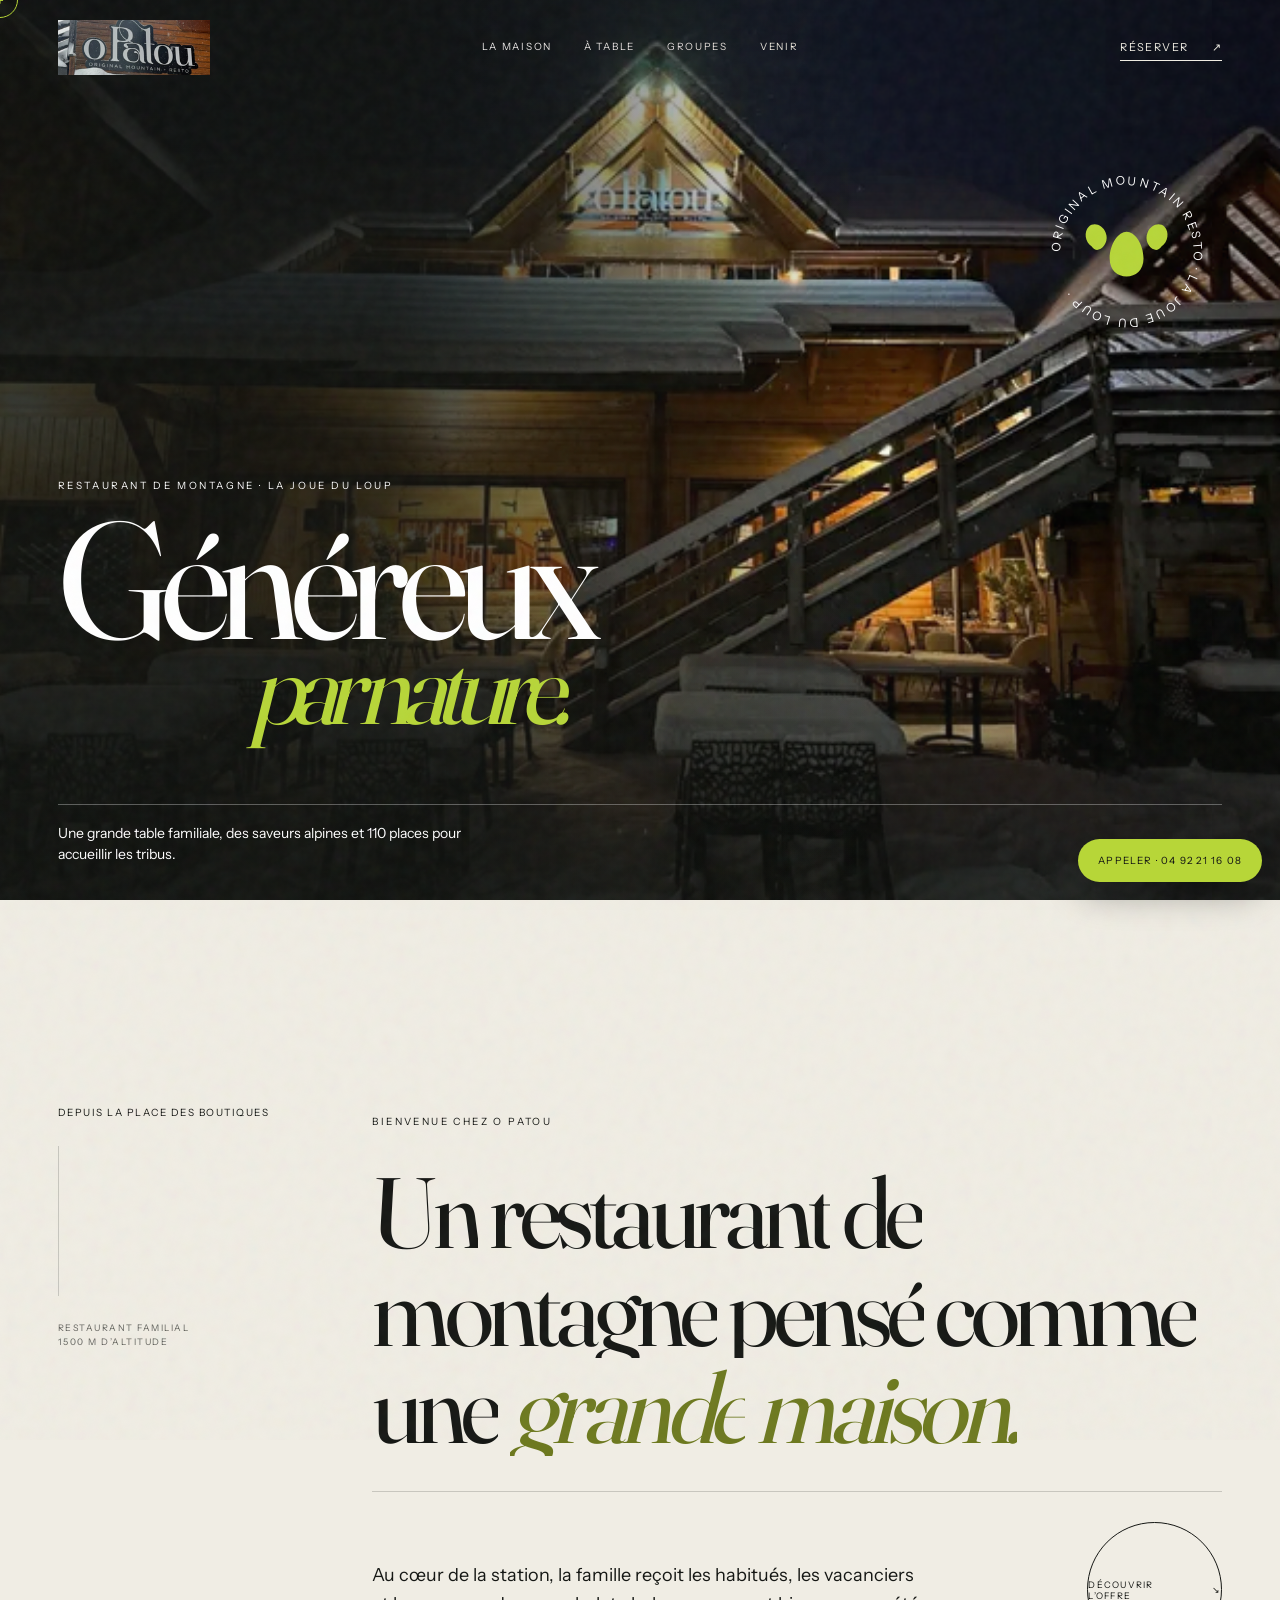
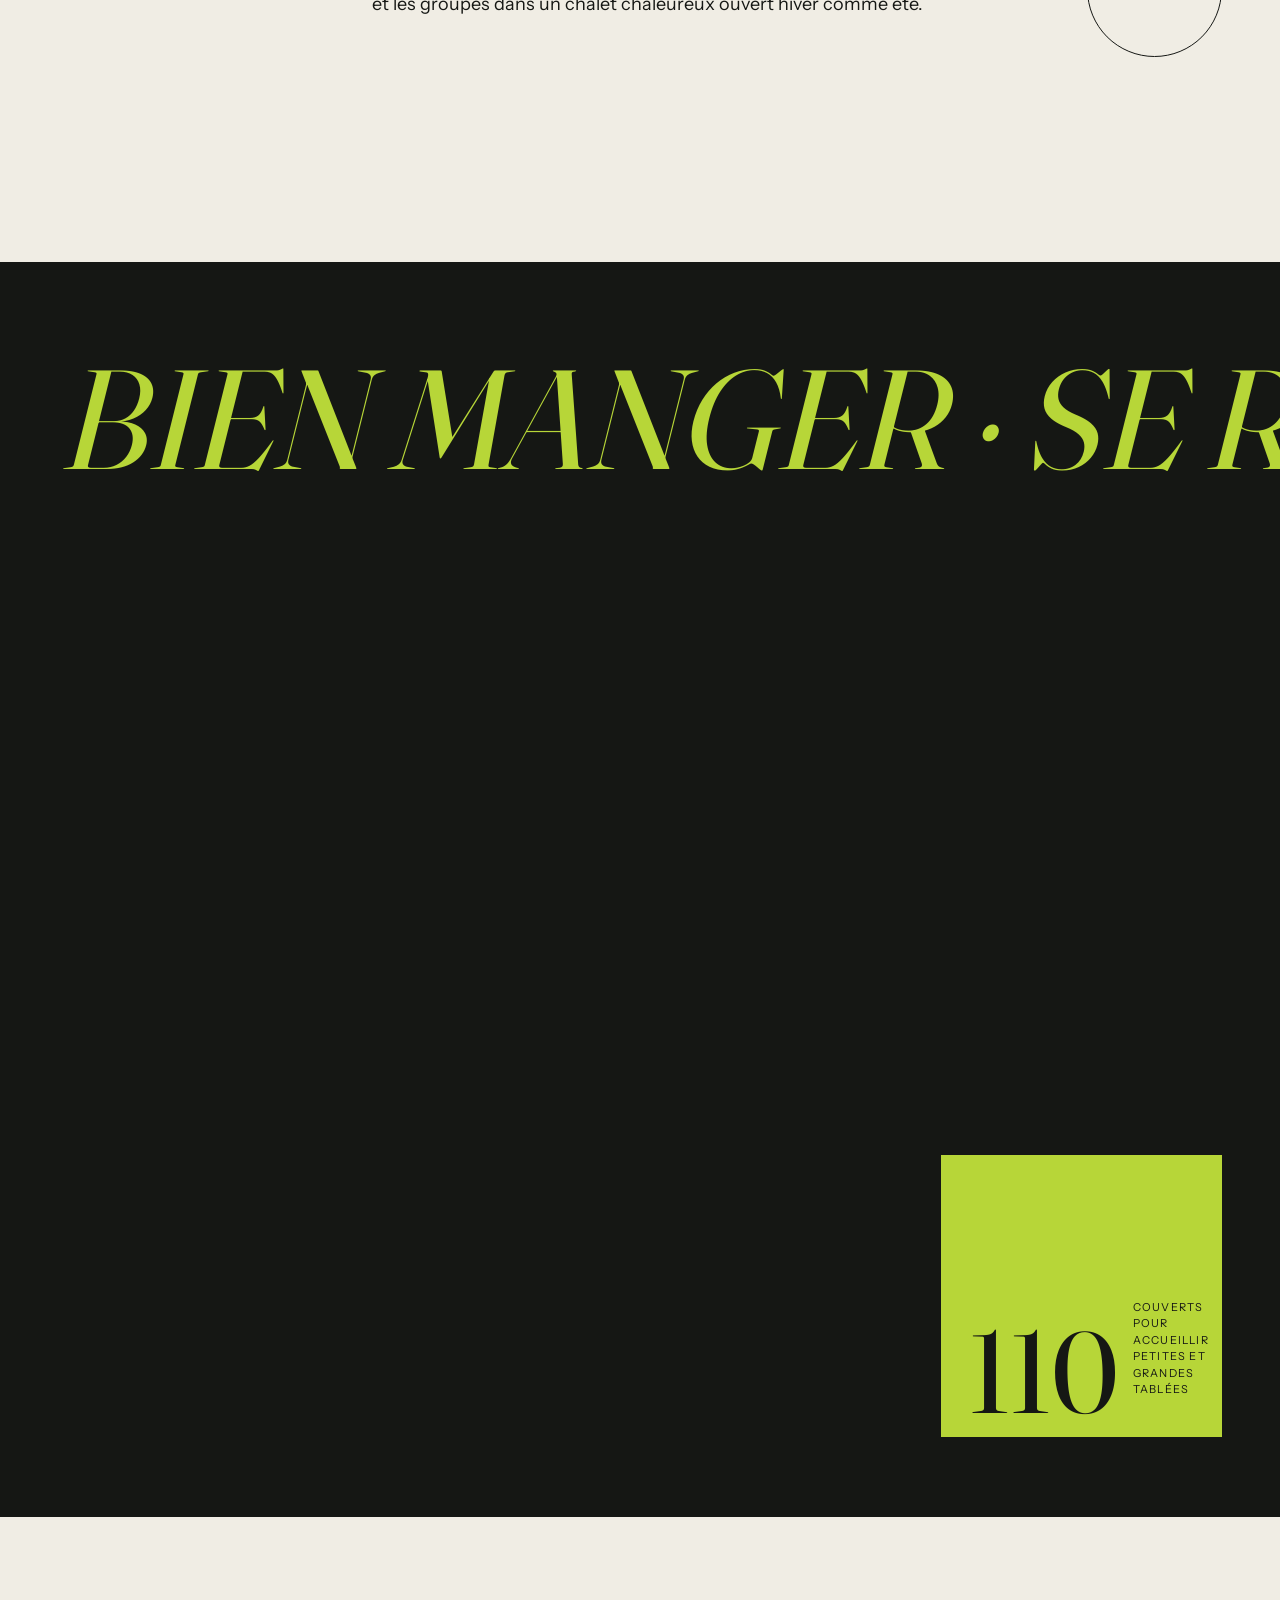
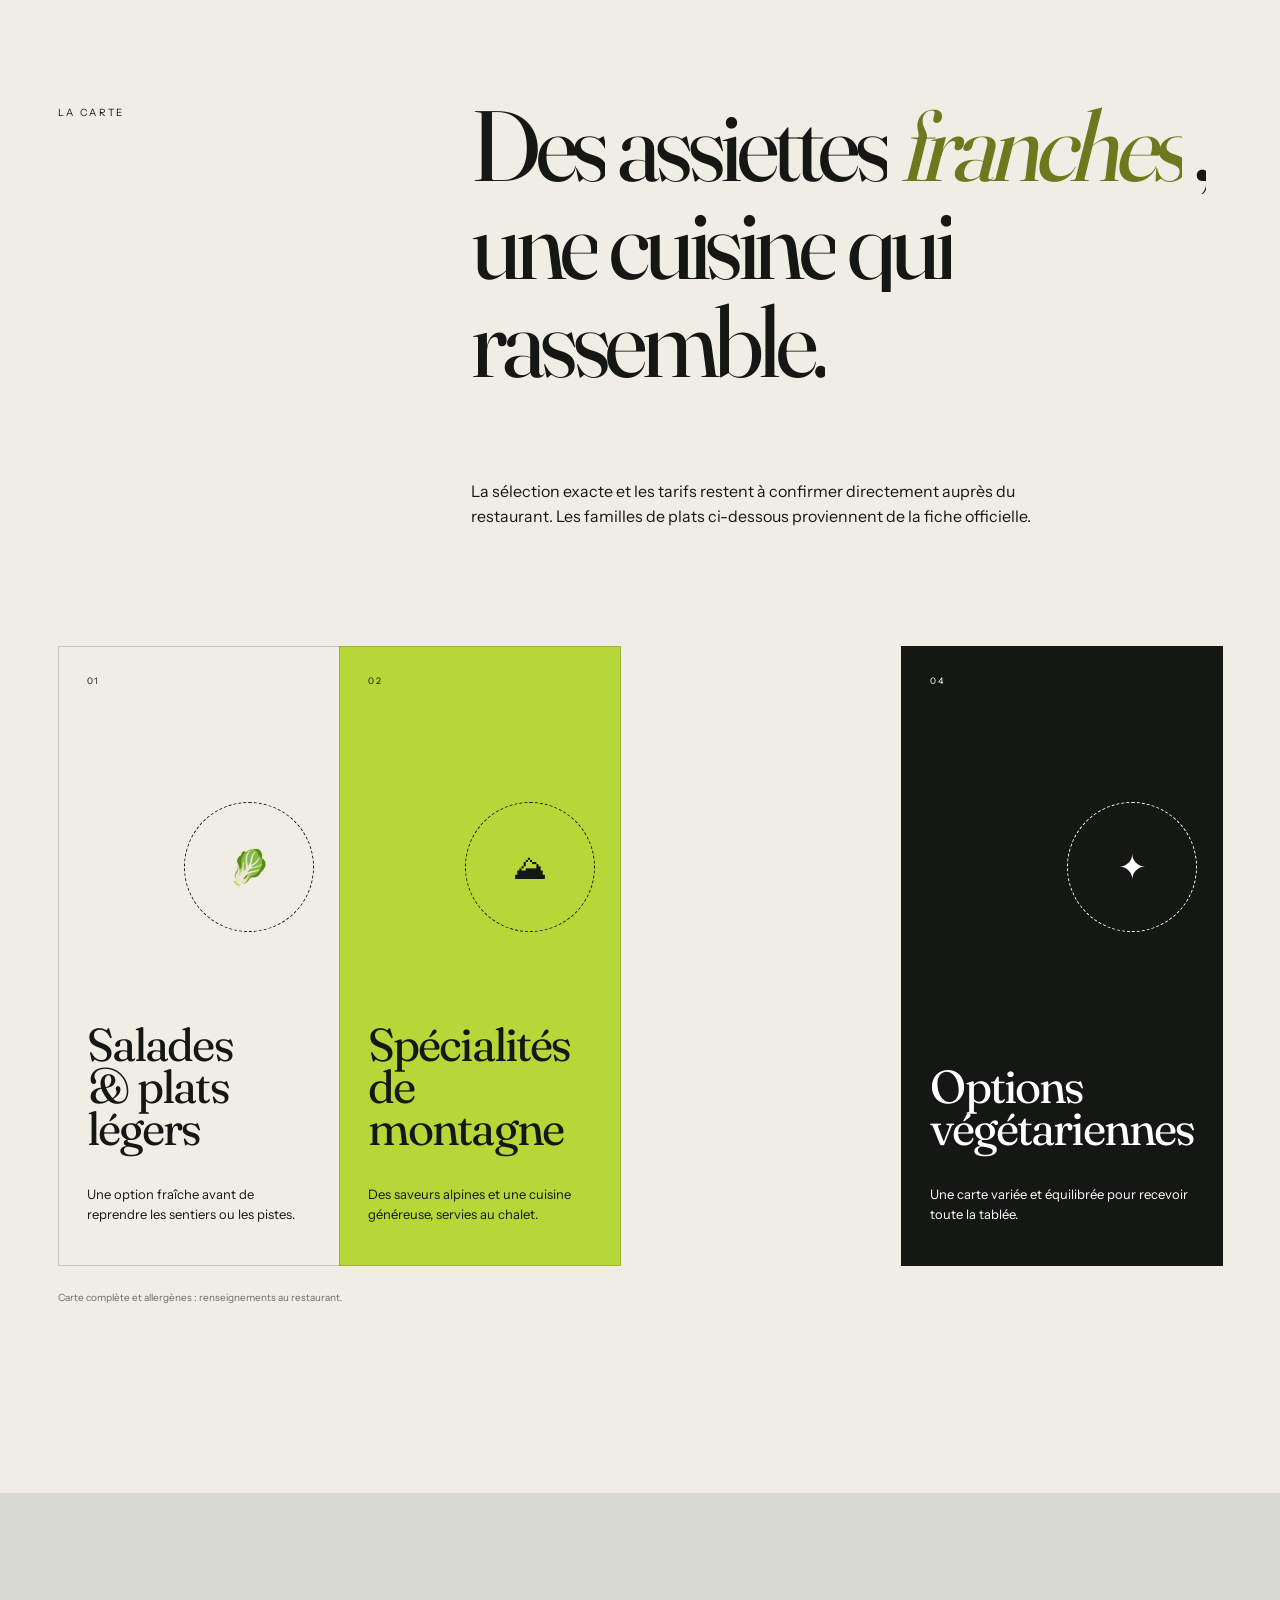
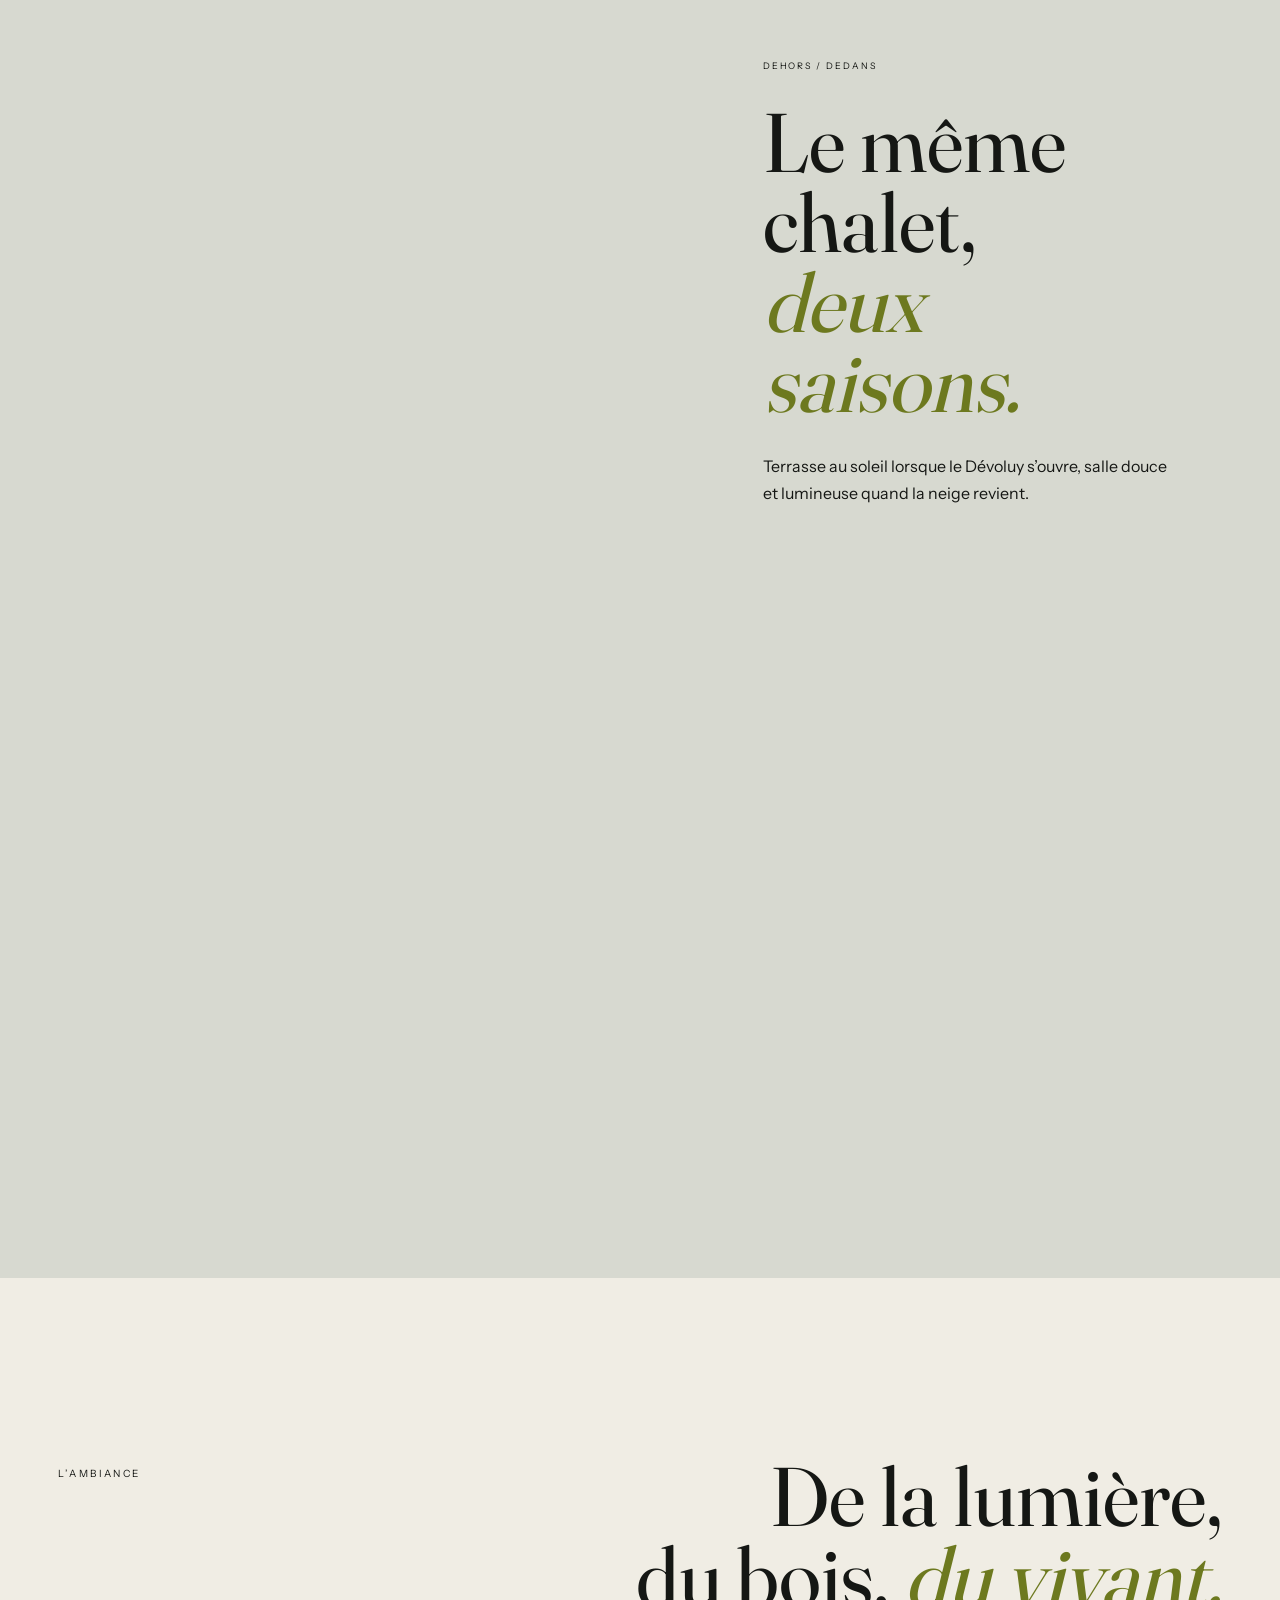
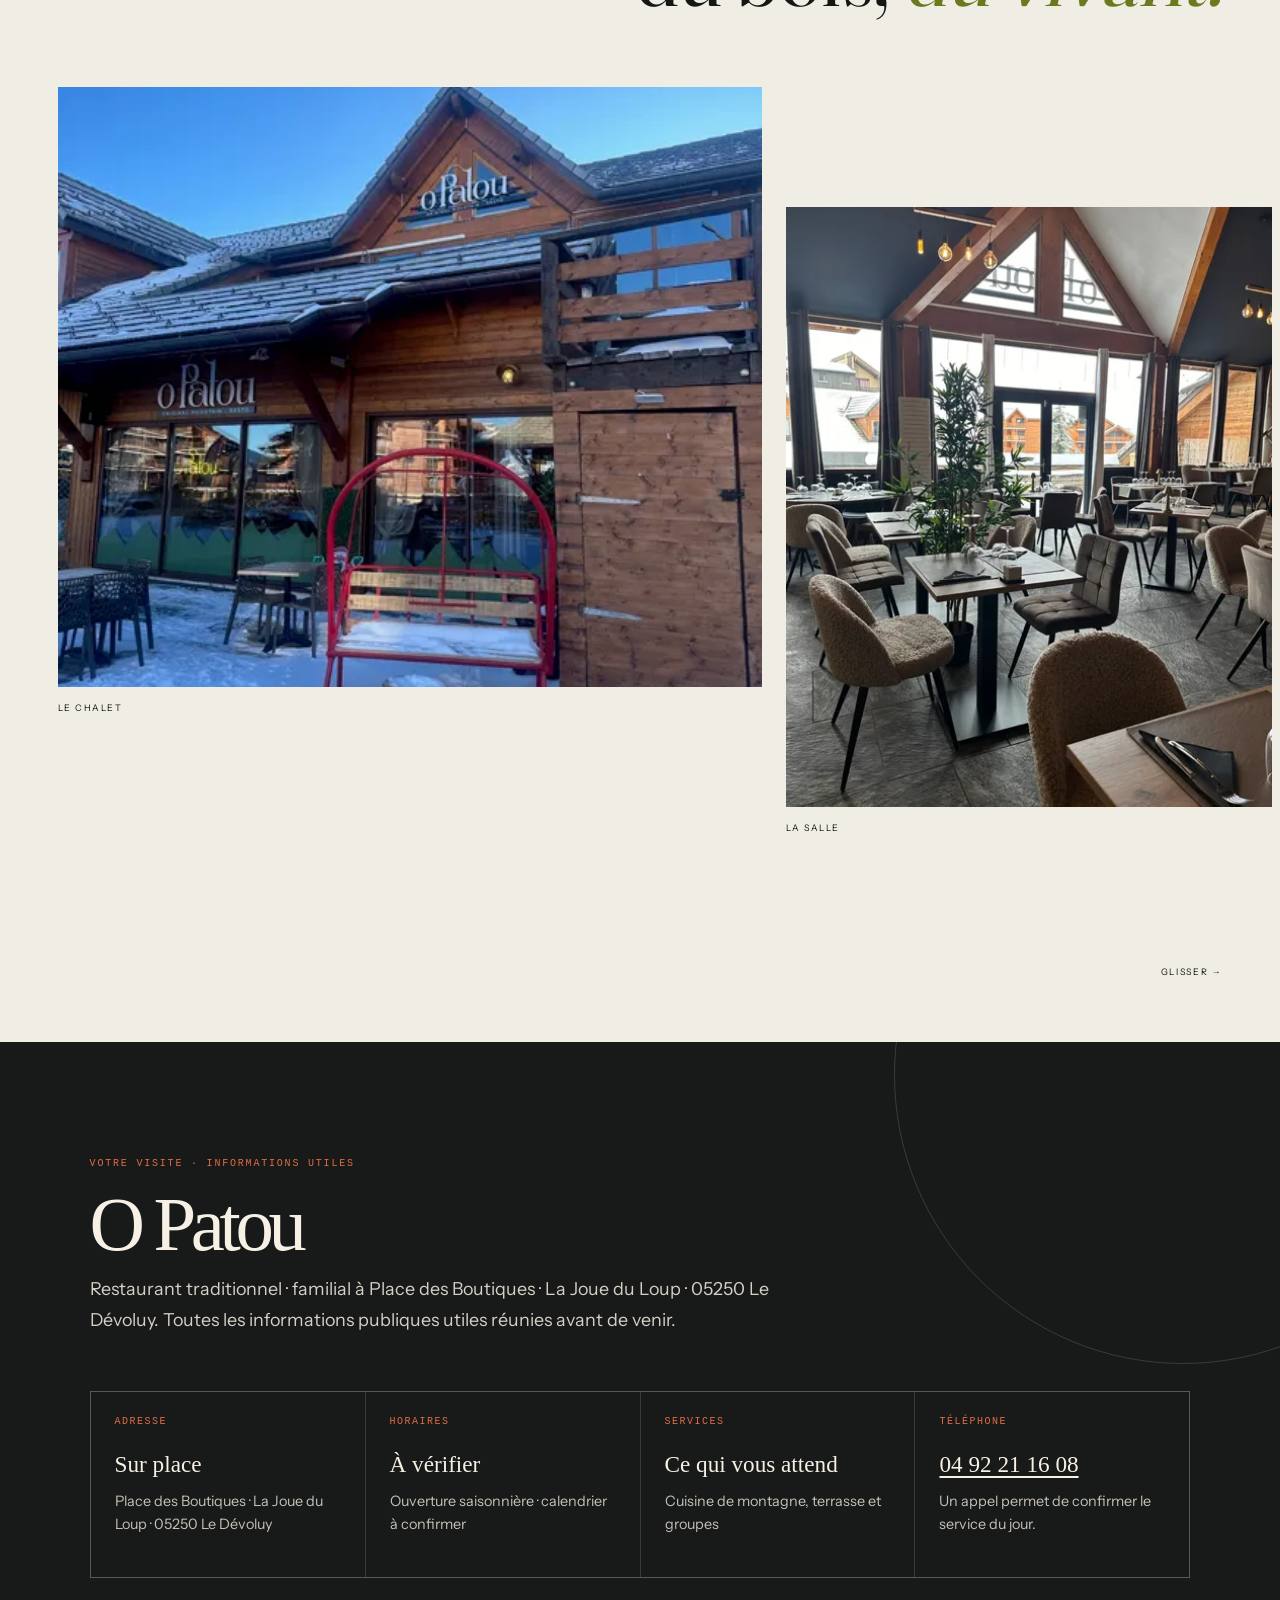
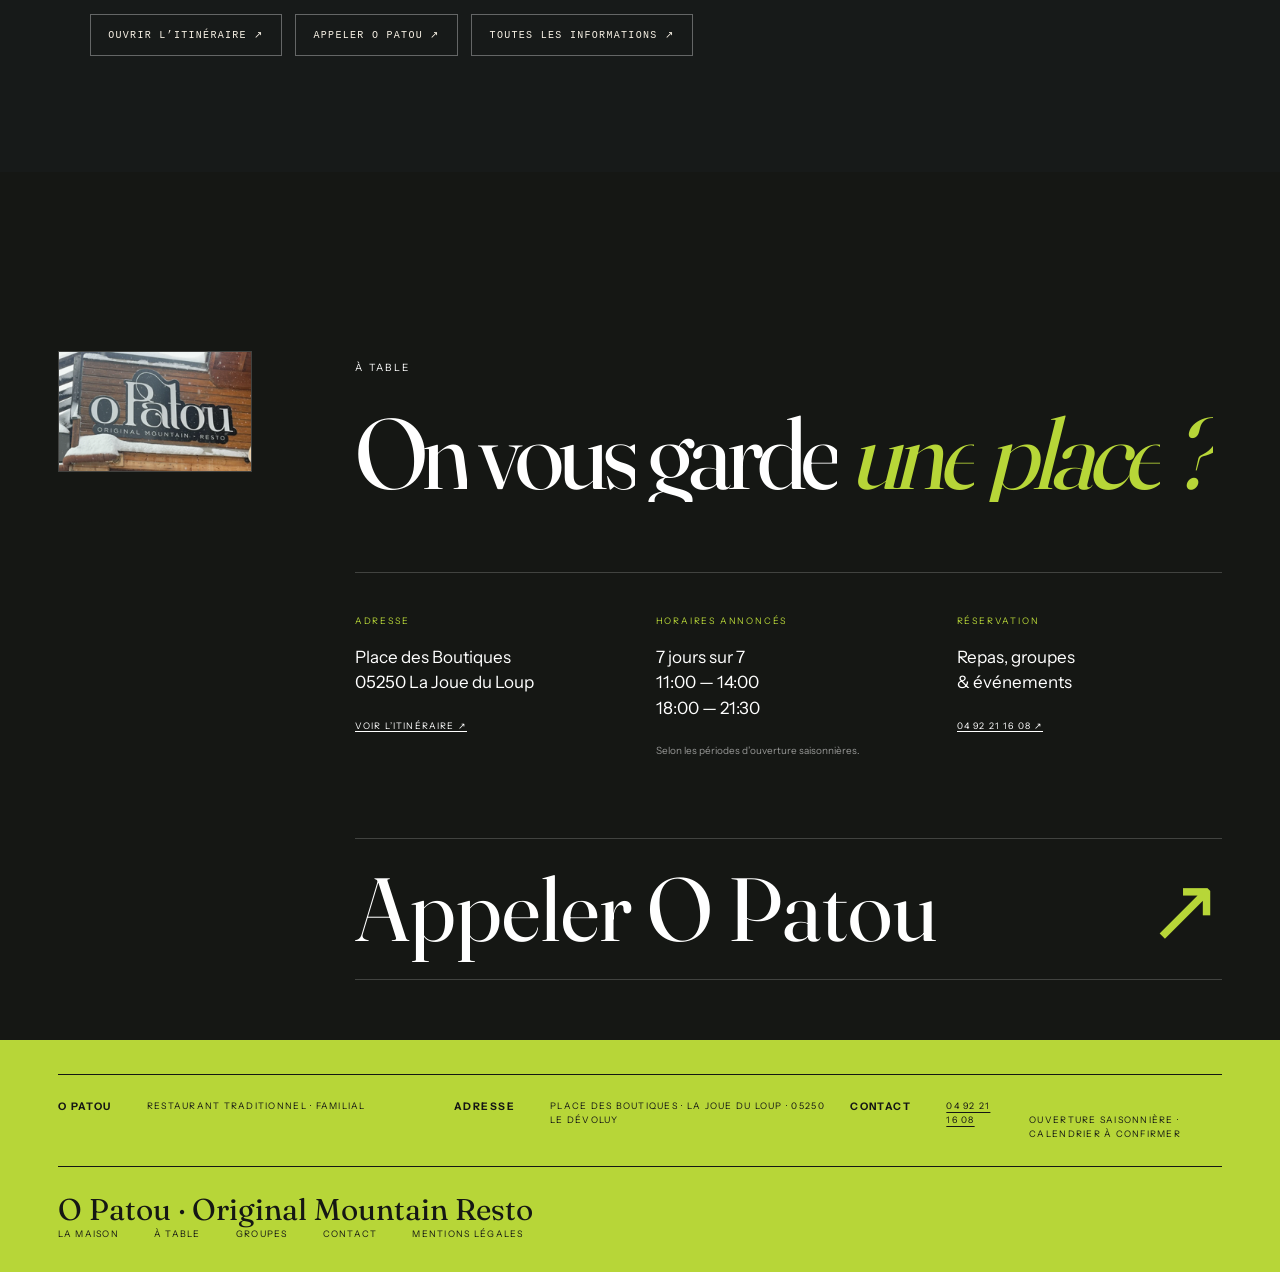
==== commit 87d05b65: "Complete practical information and local footer" ====
--- a/index.html
+++ b/index.html
@@ -1,114 +1,309 @@
 <!doctype html>
 <html lang="fr">
-<head>
-  <meta charset="utf-8">
-  <meta name="viewport" content="width=device-width, initial-scale=1">
-  <meta name="theme-color" content="#151714">
-  <meta name="description" content="O Patou, restaurant de montagne familial au cœur de La Joue du Loup.">
-  <title>O Patou — Original Mountain Resto</title>
-  <link rel="icon" href="favicon.svg" type="image/svg+xml">
-  <link rel="preload" href="assets/fraunces.woff2" as="font" type="font/woff2" crossorigin>
-  <link rel="preload" href="assets/instrument.woff2" as="font" type="font/woff2" crossorigin>
-  <link rel="stylesheet" href="styles.css">
-  <link rel="stylesheet" href="complete.css">
-</head>
-<body>
-  <div class="intro" aria-hidden="true">
-    <img class="intro-mark" src="assets/logo-original.webp" alt="">
-    <p>La Joue du Loup · 1 500 m</p>
-  </div>
-  <div class="grain" aria-hidden="true"></div>
-  <div class="pointer" aria-hidden="true">+</div>
-
-  <header class="topbar">
-    <a class="brand" href="#accueil" aria-label="O Patou, accueil"><img src="assets/logo-original.webp" alt="O Patou — Original Mountain Resto"></a>
-    <button class="menu-toggle" aria-expanded="false" aria-controls="menu"><span>Menu</span><i></i></button>
-    <nav id="menu" aria-label="Navigation">
-      <a href="la-maison.html">La maison</a><a href="la-carte.html">À table</a><a href="groupes.html">Groupes</a><a href="infos-pratiques.html">Venir</a>
-    </nav>
-    <a class="book" href="tel:+33492211608">Réserver <span>↗</span></a>
-  </header>
-
-  <main>
-    <section class="hero" id="accueil">
-      <div class="hero-photo parallax"><img src="assets/night.webp" alt="Façade enneigée du restaurant O Patou de nuit"></div>
-      <div class="hero-overlay"></div>
-      <div class="hero-title">
-        <p class="kicker reveal">Restaurant de montagne · La Joue du Loup</p>
-        <h1 aria-label="Généreux par nature"><span class="line">Généreux</span><span class="line script">par nature.</span></h1>
+  <head>
+    <meta charset="utf-8" />
+    <meta name="viewport" content="width=device-width, initial-scale=1" />
+    <meta name="theme-color" content="#151714" />
+    <meta
+      name="description"
+      content="O Patou, restaurant de montagne familial au cœur de La Joue du Loup."
+    />
+    <title>O Patou — Original Mountain Resto</title>
+    <link rel="icon" href="favicon.svg" type="image/svg+xml" />
+    <link
+      rel="preload"
+      href="assets/fraunces.woff2"
+      as="font"
+      type="font/woff2"
+      crossorigin
+    />
+    <link
+      rel="preload"
+      href="assets/instrument.woff2"
+      as="font"
+      type="font/woff2"
+      crossorigin
+    />
+    <link rel="stylesheet" href="styles.css" />
+    <link rel="stylesheet" href="complete.css" />
+  </head>
+  <body>
+    <div class="intro" aria-hidden="true">
+      <img class="intro-mark" src="assets/logo-original.webp" alt="" />
+      <p>La Joue du Loup · 1 500 m</p>
+    </div>
+    <div class="grain" aria-hidden="true"></div>
+    <div class="pointer" aria-hidden="true">+</div>
+
+    <header class="topbar">
+      <a class="brand" href="#accueil" aria-label="O Patou, accueil"
+        ><img
+          src="assets/logo-original.webp"
+          alt="O Patou — Original Mountain Resto"
+      /></a>
+      <button class="menu-toggle" aria-expanded="false" aria-controls="menu">
+        <span>Menu</span><i></i>
+      </button>
+      <nav id="menu" aria-label="Navigation">
+        <a href="la-maison.html">La maison</a><a href="la-carte.html">À table</a
+        ><a href="groupes.html">Groupes</a
+        ><a href="infos-pratiques.html">Venir</a>
+      </nav>
+      <a class="book" href="tel:+33492211608">Réserver <span>↗</span></a>
+    </header>
+
+    <main>
+      <section class="hero" id="accueil">
+        <div class="hero-photo parallax">
+          <img
+            src="assets/night.webp"
+            alt="Façade enneigée du restaurant O Patou de nuit"
+          />
+        </div>
+        <div class="hero-overlay"></div>
+        <div class="hero-title">
+          <p class="kicker reveal">Restaurant de montagne · La Joue du Loup</p>
+          <h1 aria-label="Généreux par nature">
+            <span class="line">Généreux</span
+            ><span class="line script">par nature.</span>
+          </h1>
+        </div>
+        <div class="hero-foot reveal">
+          <p>
+            Une grande table familiale, des saveurs alpines et 110 places pour
+            accueillir les tribus.
+          </p>
+          <a href="#maison">Entrer <i>↓</i></a>
+        </div>
+        <svg class="hero-seal" viewBox="0 0 180 180" aria-hidden="true">
+          <defs>
+            <path
+              id="circle"
+              d="M90,90 m-67,0 a67,67 0 1,1 134,0 a67,67 0 1,1 -134,0"
+            />
+          </defs>
+          <text>
+            <textPath href="#circle">
+              ORIGINAL MOUNTAIN RESTO · LA JOUE DU LOUP ·
+            </textPath>
+          </text>
+          <path
+            class="paw"
+            d="M73 97c0-15 9-27 17-27s17 12 17 27c0 12-8 18-17 18s-17-6-17-18Zm-18-12c-7-5-8-15-3-20s14-2 17 6c3 7-1 15-7 17-2 1-5 0-7-3Zm70 0c7-5 8-15 3-20s-14-2-17 6c-3 7 1 15 7 17 2 1 5 0 7-3Z"
+          />
+        </svg>
+      </section>
+
+      <section class="welcome" id="maison">
+        <div class="welcome-aside reveal">
+          <span>Depuis la Place des Boutiques</span><i></i
+          ><small>Restaurant familial<br />1500 m d’altitude</small>
+        </div>
+        <div class="welcome-copy">
+          <p class="overline reveal">Bienvenue chez O Patou</p>
+          <h2 class="words">
+            Un restaurant de montagne pensé comme une <em>grande maison.</em>
+          </h2>
+          <div class="welcome-bottom reveal">
+            <p>
+              Au cœur de la station, la famille reçoit les habitués, les
+              vacanciers et les groupes dans un chalet chaleureux ouvert hiver
+              comme été.
+            </p>
+            <a class="round-link" href="la-carte.html"
+              >Découvrir l’offre <span>↘</span></a
+            >
+          </div>
+        </div>
+      </section>
+
+      <section class="panorama">
+        <div class="panorama-track" aria-hidden="true">
+          <span>BIEN MANGER · SE RETROUVER · PRENDRE LE TEMPS · </span
+          ><span>BIEN MANGER · SE RETROUVER · PRENDRE LE TEMPS · </span>
+        </div>
+        <figure class="panorama-img image-wipe">
+          <img
+            src="assets/dining.webp"
+            alt="Salle lumineuse du restaurant O Patou"
+            loading="lazy"
+          />
+        </figure>
+        <div class="panorama-note reveal">
+          <b>110</b>
+          <p>couverts<br />pour accueillir<br />petites et grandes tablées</p>
+        </div>
+      </section>
+
+      <section class="table" id="table">
+        <div class="table-heading">
+          <p class="overline reveal">La carte</p>
+          <h2 class="words">
+            Des assiettes <em>franches</em>, une cuisine qui rassemble.
+          </h2>
+          <p class="reveal">
+            La sélection exacte et les tarifs restent à confirmer directement
+            auprès du restaurant. Les familles de plats ci-dessous proviennent
+            de la fiche officielle.
+          </p>
+        </div>
+        <div class="plates">
+          <article class="plate plate-light reveal">
+            <span>01</span>
+            <div class="plate-orbit"><i>🥬</i></div>
+            <h3>Salades<br />& plats légers</h3>
+            <p>
+              Une option fraîche avant de reprendre les sentiers ou les pistes.
+            </p>
+          </article>
+          <article class="plate plate-green reveal">
+            <span>02</span>
+            <div class="plate-orbit"><i>⛰</i></div>
+            <h3>Spécialités<br />de montagne</h3>
+            <p>
+              Des saveurs alpines et une cuisine généreuse, servies au chalet.
+            </p>
+          </article>
+          <article class="plate plate-photo image-wipe">
+            <img
+              src="assets/burgers.webp"
+              alt="Assiettes généreuses préparées au O Patou"
+              loading="lazy"
+            /><span>03</span>
+            <h3>Viandes<br />& tradition</h3>
+          </article>
+          <article class="plate plate-dark reveal">
+            <span>04</span>
+            <div class="plate-orbit"><i>✦</i></div>
+            <h3>Options<br />végétariennes</h3>
+            <p>Une carte variée et équilibrée pour recevoir toute la tablée.</p>
+          </article>
+        </div>
+        <p class="source-note">
+          Carte complète et allergènes : renseignements au restaurant.
+        </p>
+      </section>
+
+      <section class="two-scenes">
+        <figure class="scene scene-terrace image-wipe">
+          <img
+            src="assets/terrace.webp"
+            alt="Terrasse ensoleillée du restaurant O Patou"
+            loading="lazy"
+          />
+          <figcaption>01 / Plein soleil</figcaption>
+        </figure>
+        <div class="scene-copy reveal">
+          <span>DEHORS / DEDANS</span>
+          <h2>Le même chalet,<br /><em>deux saisons.</em></h2>
+          <p>
+            Terrasse au soleil lorsque le Dévoluy s’ouvre, salle douce et
+            lumineuse quand la neige revient.
+          </p>
+        </div>
+        <figure class="scene scene-neon image-wipe">
+          <img
+            src="assets/neon.webp"
+            alt="Enseigne lumineuse O Patou dans la salle"
+            loading="lazy"
+          />
+          <figcaption>02 / À la nuit tombée</figcaption>
+        </figure>
+      </section>
+
+      <section class="gallery" id="galerie">
+        <div class="gallery-head reveal">
+          <p class="overline">L’ambiance</p>
+          <h2>De la lumière,<br />du bois, <em>du vivant.</em></h2>
+        </div>
+        <div class="gallery-slider" tabindex="0" aria-label="Galerie défilante">
+          <figure>
+            <img
+              src="assets/front.webp"
+              alt="Façade du restaurant en hiver"
+              loading="lazy"
+            />
+            <figcaption>Le chalet</figcaption>
+          </figure>
+          <figure>
+            <img
+              src="assets/dining.webp"
+              alt="Salle et tables du restaurant"
+              loading="lazy"
+            />
+            <figcaption>La salle</figcaption>
+          </figure>
+          <figure>
+            <img
+              src="assets/burgers.webp"
+              alt="Plats servis au restaurant"
+              loading="lazy"
+            />
+            <figcaption>En cuisine</figcaption>
+          </figure>
+          <figure>
+            <img
+              src="assets/terrace.webp"
+              alt="Terrasse du restaurant"
+              loading="lazy"
+            />
+            <figcaption>La terrasse</figcaption>
+          </figure>
+        </div>
+        <div class="drag-hint" aria-hidden="true">Glisser →</div>
+      </section>
+
+      <section class="visit" id="venir">
+        <div class="visit-logo reveal">
+          <img
+            src="assets/logo-original.webp"
+            alt="Enseigne originale O Patou"
+          />
+        </div>
+        <div class="visit-copy">
+          <p class="overline reveal">À table</p>
+          <h2 class="words">On vous garde <em>une place ?</em></h2>
+          <div class="details">
+            <div class="reveal">
+              <span>ADRESSE</span>
+              <p>Place des Boutiques<br />05250 La Joue du Loup</p>
+              <a
+                href="https://www.google.com/maps/search/?api=1&query=O+Patou+La+Joue+du+Loup"
+                target="_blank"
+                rel="noopener"
+                >Voir l’itinéraire ↗</a
+              >
+            </div>
+            <div class="reveal">
+              <span>HORAIRES ANNONCÉS</span>
+              <p>7 jours sur 7<br />11:00 — 14:00<br />18:00 — 21:30</p>
+              <small>Selon les périodes d’ouverture saisonnières.</small>
+            </div>
+            <div class="reveal">
+              <span>RÉSERVATION</span>
+              <p>Repas, groupes<br />& événements</p>
+              <a href="tel:+33492211608">04 92 21 16 08 ↗</a>
+            </div>
+          </div>
+          <a class="huge-link" href="tel:+33492211608"
+            ><span>Appeler O Patou</span><i>↗</i></a
+          >
+        </div>
+      </section>
+    </main>
+
+    <footer>
+      <p>O Patou · Original Mountain Resto</p>
+      <div>
+        <a href="la-maison.html">La maison</a><a href="la-carte.html">À table</a
+        ><a href="groupes.html">Groupes</a><a href="contact.html">Contact</a
+        ><a href="mentions-legales.html">Mentions légales</a>
       </div>
-      <div class="hero-foot reveal"><p>Une grande table familiale, des saveurs alpines et 110 places pour accueillir les tribus.</p><a href="#maison">Entrer <i>↓</i></a></div>
-      <svg class="hero-seal" viewBox="0 0 180 180" aria-hidden="true">
-        <defs><path id="circle" d="M90,90 m-67,0 a67,67 0 1,1 134,0 a67,67 0 1,1 -134,0"/></defs>
-        <text><textPath href="#circle">ORIGINAL MOUNTAIN RESTO · LA JOUE DU LOUP · </textPath></text>
-        <path class="paw" d="M73 97c0-15 9-27 17-27s17 12 17 27c0 12-8 18-17 18s-17-6-17-18Zm-18-12c-7-5-8-15-3-20s14-2 17 6c3 7-1 15-7 17-2 1-5 0-7-3Zm70 0c7-5 8-15 3-20s-14-2-17 6c-3 7 1 15 7 17 2 1 5 0 7-3Z"/>
-      </svg>
-    </section>
-
-    <section class="welcome" id="maison">
-      <div class="welcome-aside reveal"><span>Depuis la Place des Boutiques</span><i></i><small>Restaurant familial<br>1500 m d’altitude</small></div>
-      <div class="welcome-copy">
-        <p class="overline reveal">Bienvenue chez O Patou</p>
-        <h2 class="words">Un restaurant de montagne pensé comme une <em>grande maison.</em></h2>
-        <div class="welcome-bottom reveal"><p>Au cœur de la station, la famille reçoit les habitués, les vacanciers et les groupes dans un chalet chaleureux ouvert hiver comme été.</p><a class="round-link" href="la-carte.html">Découvrir l’offre <span>↘</span></a></div>
-      </div>
-    </section>
-
-    <section class="panorama">
-      <div class="panorama-track" aria-hidden="true"><span>BIEN MANGER · SE RETROUVER · PRENDRE LE TEMPS · </span><span>BIEN MANGER · SE RETROUVER · PRENDRE LE TEMPS · </span></div>
-      <figure class="panorama-img image-wipe"><img src="assets/dining.webp" alt="Salle lumineuse du restaurant O Patou" loading="lazy"></figure>
-      <div class="panorama-note reveal"><b>110</b><p>couverts<br>pour accueillir<br>petites et grandes tablées</p></div>
-    </section>
-
-    <section class="table" id="table">
-      <div class="table-heading">
-        <p class="overline reveal">La carte</p>
-        <h2 class="words">Des assiettes <em>franches</em>, une cuisine qui rassemble.</h2>
-        <p class="reveal">La sélection exacte et les tarifs restent à confirmer directement auprès du restaurant. Les familles de plats ci-dessous proviennent de la fiche officielle.</p>
-      </div>
-      <div class="plates">
-        <article class="plate plate-light reveal"><span>01</span><div class="plate-orbit"><i>🥬</i></div><h3>Salades<br>& plats légers</h3><p>Une option fraîche avant de reprendre les sentiers ou les pistes.</p></article>
-        <article class="plate plate-green reveal"><span>02</span><div class="plate-orbit"><i>⛰</i></div><h3>Spécialités<br>de montagne</h3><p>Des saveurs alpines et une cuisine généreuse, servies au chalet.</p></article>
-        <article class="plate plate-photo image-wipe"><img src="assets/burgers.webp" alt="Assiettes généreuses préparées au O Patou" loading="lazy"><span>03</span><h3>Viandes<br>& tradition</h3></article>
-        <article class="plate plate-dark reveal"><span>04</span><div class="plate-orbit"><i>✦</i></div><h3>Options<br>végétariennes</h3><p>Une carte variée et équilibrée pour recevoir toute la tablée.</p></article>
-      </div>
-      <p class="source-note">Carte complète et allergènes : renseignements au restaurant.</p>
-    </section>
-
-    <section class="two-scenes">
-      <figure class="scene scene-terrace image-wipe"><img src="assets/terrace.webp" alt="Terrasse ensoleillée du restaurant O Patou" loading="lazy"><figcaption>01 / Plein soleil</figcaption></figure>
-      <div class="scene-copy reveal"><span>DEHORS / DEDANS</span><h2>Le même chalet,<br><em>deux saisons.</em></h2><p>Terrasse au soleil lorsque le Dévoluy s’ouvre, salle douce et lumineuse quand la neige revient.</p></div>
-      <figure class="scene scene-neon image-wipe"><img src="assets/neon.webp" alt="Enseigne lumineuse O Patou dans la salle" loading="lazy"><figcaption>02 / À la nuit tombée</figcaption></figure>
-    </section>
-
-    <section class="gallery" id="galerie">
-      <div class="gallery-head reveal"><p class="overline">L’ambiance</p><h2>De la lumière,<br>du bois, <em>du vivant.</em></h2></div>
-      <div class="gallery-slider" tabindex="0" aria-label="Galerie défilante">
-        <figure><img src="assets/front.webp" alt="Façade du restaurant en hiver" loading="lazy"><figcaption>Le chalet</figcaption></figure>
-        <figure><img src="assets/dining.webp" alt="Salle et tables du restaurant" loading="lazy"><figcaption>La salle</figcaption></figure>
-        <figure><img src="assets/burgers.webp" alt="Plats servis au restaurant" loading="lazy"><figcaption>En cuisine</figcaption></figure>
-        <figure><img src="assets/terrace.webp" alt="Terrasse du restaurant" loading="lazy"><figcaption>La terrasse</figcaption></figure>
-      </div>
-      <div class="drag-hint" aria-hidden="true">Glisser →</div>
-    </section>
-
-    <section class="visit" id="venir">
-      <div class="visit-logo reveal"><img src="assets/logo-original.webp" alt="Enseigne originale O Patou"></div>
-      <div class="visit-copy">
-        <p class="overline reveal">À table</p>
-        <h2 class="words">On vous garde <em>une place ?</em></h2>
-        <div class="details">
-          <div class="reveal"><span>ADRESSE</span><p>Place des Boutiques<br>05250 La Joue du Loup</p><a href="https://www.google.com/maps/search/?api=1&query=O+Patou+La+Joue+du+Loup" target="_blank" rel="noopener">Voir l’itinéraire ↗</a></div>
-          <div class="reveal"><span>HORAIRES ANNONCÉS</span><p>7 jours sur 7<br>11:00 — 14:00<br>18:00 — 21:30</p><small>Selon les périodes d’ouverture saisonnières.</small></div>
-          <div class="reveal"><span>RÉSERVATION</span><p>Repas, groupes<br>& événements</p><a href="tel:+33492211608">04 92 21 16 08 ↗</a></div>
-        </div>
-        <a class="huge-link" href="tel:+33492211608"><span>Appeler O Patou</span><i>↗</i></a>
-      </div>
-    </section>
-  </main>
-
-  <footer><p>O Patou · Original Mountain Resto</p><div><a href="la-maison.html">La maison</a><a href="la-carte.html">À table</a><a href="groupes.html">Groupes</a><a href="contact.html">Contact</a><a href="mentions-legales.html">Mentions légales</a></div></footer>
-  <a class="sticky-home-call" href="tel:+33492211608">Appeler · 04 92 21 16 08</a>
-  <script src="app.js"></script>
+    </footer>
+    <a class="sticky-home-call" href="tel:+33492211608"
+      >Appeler · 04 92 21 16 08</a
+    >
+    <script src="app.js"></script>
+<script src="site-enhance.js"></script>
 </body>
 </html>
--- a/styles.css
+++ b/styles.css
@@ -1,16 +1,1159 @@
-@font-face{font-family:Fraunces;src:url('assets/fraunces.woff2') format('woff2');font-display:swap}@font-face{font-family:Instrument;src:url('assets/instrument.woff2') format('woff2');font-display:swap}
-:root{--black:#151714;--cream:#f0ede4;--green:#b7d638;--fog:#c8cbc2;--pad:clamp(20px,4.5vw,78px);--line:rgba(21,23,20,.18)}*{box-sizing:border-box}html{scroll-behavior:smooth}body{margin:0;background:var(--cream);color:var(--black);font-family:Instrument,Arial,sans-serif;overflow-x:hidden}body.lock{overflow:hidden}a{color:inherit;text-decoration:none}img{display:block;width:100%}button{color:inherit;font:inherit}::selection{background:var(--green);color:var(--black)}
-.intro{position:fixed;inset:0;background:var(--cream);z-index:1000;display:grid;place-content:center;justify-items:center;gap:24px;transition:clip-path 1s cubic-bezier(.75,0,.2,1);clip-path:inset(0)}.intro.done{clip-path:inset(0 0 100%)}.intro-mark{width:120px;fill:var(--black);animation:breath 1.6s ease-in-out infinite}.intro p{font-size:10px;letter-spacing:.26em;text-transform:uppercase}@keyframes breath{50%{transform:scale(.94)}}.grain{position:fixed;inset:-60%;z-index:90;pointer-events:none;opacity:.055;background-image:url("data:image/svg+xml,%3Csvg viewBox='0 0 180 180' xmlns='http://www.w3.org/2000/svg'%3E%3Cfilter id='n'%3E%3CfeTurbulence type='fractalNoise' baseFrequency='.82' numOctaves='3' stitchTiles='stitch'/%3E%3C/filter%3E%3Crect width='100%25' height='100%25' filter='url(%23n)' opacity='.9'/%3E%3C/svg%3E");animation:grain .2s steps(2) infinite}@keyframes grain{0%{transform:translate(1%,1%)}50%{transform:translate(-1%,2%)}100%{transform:translate(2%,-1%)}}.pointer{position:fixed;z-index:999;pointer-events:none;width:36px;height:36px;border:1px solid var(--green);border-radius:50%;display:grid;place-items:center;color:var(--green);font-size:15px;translate:-50% -50%;transition:width .25s,height .25s,background .25s,color .25s}.pointer.big{width:72px;height:72px;background:var(--green);color:var(--black)}@media(pointer:coarse){.pointer{display:none}}
-.topbar{height:94px;position:fixed;z-index:100;left:0;right:0;top:0;padding:14px var(--pad);display:grid;grid-template-columns:190px 1fr 190px;align-items:center;color:white;mix-blend-mode:difference}.brand{width:152px}.brand img{filter:invert(1)}.topbar nav{display:flex;justify-content:center;gap:32px;font-size:10px;text-transform:uppercase;letter-spacing:.17em}.topbar nav a:after{content:"";display:block;height:1px;background:currentColor;transform:scaleX(0);transition:transform .3s}.topbar nav a:hover:after{transform:scaleX(1)}.book{justify-self:end;border-bottom:1px solid;padding:6px 0;font-size:11px;text-transform:uppercase;letter-spacing:.13em}.book span{margin-left:20px}.menu-toggle{display:none;background:none;border:0}
-.hero{height:100svh;min-height:720px;position:relative;background:var(--black);color:white;overflow:hidden}.hero-photo,.hero-photo img,.hero-overlay{position:absolute;inset:0}.hero-photo img{height:100%;object-fit:cover;transform:scale(1.04)}.hero-overlay{background:linear-gradient(90deg,#10120fd9 0 30%,transparent 68%),linear-gradient(0deg,#10120fb8,transparent 38%)}.hero-title{position:absolute;left:var(--pad);bottom:18vh;z-index:2}.kicker{text-transform:uppercase;letter-spacing:.26em;font-size:10px}.hero h1{font:clamp(90px,13vw,220px)/.68 Fraunces,serif;letter-spacing:-.065em;margin:30px 0 0}.hero h1 span{display:block}.hero h1 .script{color:var(--green);font-style:italic;margin-left:15vw;font-size:.62em;line-height:1}.hero h1 .line{opacity:0;transform:translateY(100%);transition:opacity .8s,transform 1.1s cubic-bezier(.2,.8,.2,1)}.hero.loaded h1 .line{opacity:1;transform:none}.hero.loaded h1 .line:nth-child(2){transition-delay:.18s}.hero-foot{position:absolute;z-index:3;left:var(--pad);right:var(--pad);bottom:35px;border-top:1px solid #ffffff50;padding-top:18px;display:flex;justify-content:space-between;align-items:flex-end}.hero-foot p{max-width:430px;margin:0;font-size:14px;line-height:1.5}.hero-foot a{text-transform:uppercase;font-size:10px;letter-spacing:.2em}.hero-foot i{font-style:normal;margin-left:20px;color:var(--green)}.hero-seal{position:absolute;z-index:3;right:5vw;top:18vh;width:clamp(135px,14vw,220px);fill:white;animation:rotate 22s linear infinite}.hero-seal text{font-size:12px;letter-spacing:2.4px}.hero-seal .paw{fill:var(--green);transform-origin:center;animation:reverseRotate 22s linear infinite}@keyframes rotate{to{transform:rotate(360deg)}}@keyframes reverseRotate{to{transform:rotate(-360deg)}}
-.welcome{padding:clamp(120px,16vw,240px) var(--pad);display:grid;grid-template-columns:.6fr 2.4fr;gap:8vw}.welcome-aside{display:flex;flex-direction:column;font-size:10px;text-transform:uppercase;letter-spacing:.15em;line-height:1.6}.welcome-aside i{width:1px;height:150px;background:var(--line);margin:25px 0}.welcome-aside small{font-size:9px;opacity:.65}.overline{text-transform:uppercase;letter-spacing:.24em;font-size:10px}.welcome h2,.table-heading h2,.visit h2{font:clamp(55px,7.8vw,124px)/.98 Fraunces,serif;letter-spacing:-.055em;margin:35px 0}.welcome h2 em,.table-heading h2 em,.visit h2 em{font-style:italic;color:#6d791f}.welcome-bottom{border-top:1px solid var(--line);padding-top:30px;display:flex;justify-content:space-between;align-items:center}.welcome-bottom p{max-width:560px;font-size:18px;line-height:1.6}.round-link{width:135px;height:135px;border-radius:50%;border:1px solid;display:flex;align-items:center;justify-content:center;text-transform:uppercase;font-size:9px;letter-spacing:.14em;transition:background .3s,color .3s}.round-link:hover{background:var(--black);color:var(--green)}.round-link span{margin-left:15px}
-.panorama{position:relative;background:var(--black);color:white;padding:100px var(--pad) 140px;overflow:hidden}.panorama-track{display:flex;white-space:nowrap;font:clamp(70px,11vw,175px)/.8 Fraunces;color:var(--green);font-style:italic;animation:marquee 18s linear infinite;margin-bottom:70px}.panorama-track span{padding-right:30px}@keyframes marquee{to{transform:translateX(-50%)}}.panorama-img{height:min(65vw,860px);margin:0 12vw 0 0;overflow:hidden}.panorama-img img{height:100%;object-fit:cover}.panorama-note{position:absolute;right:var(--pad);bottom:80px;background:var(--green);color:var(--black);width:clamp(210px,22vw,340px);aspect-ratio:1;padding:28px;display:flex;align-items:flex-end;gap:14px}.panorama-note b{font:clamp(78px,9vw,135px)/.65 Fraunces}.panorama-note p{font-size:11px;text-transform:uppercase;letter-spacing:.11em;line-height:1.5}
-.table{padding:clamp(120px,14vw,220px) var(--pad)}.table-heading{display:grid;grid-template-columns:1fr 2fr;gap:3vw;align-items:start}.table-heading .overline{grid-row:1/3}.table-heading h2{margin-top:0}.table-heading>p:last-child{grid-column:2;max-width:600px;line-height:1.6}.plates{margin-top:100px;display:grid;grid-template-columns:repeat(4,1fr)}.plate{min-height:620px;padding:28px;border:1px solid var(--line);margin-right:-1px;position:relative;display:flex;flex-direction:column}.plate>span{font-size:9px;letter-spacing:.2em}.plate h3{font:clamp(38px,3.6vw,64px)/.92 Fraunces;margin:auto 0 20px;letter-spacing:-.04em}.plate p{line-height:1.55;font-size:13px}.plate-green{background:var(--green)}.plate-dark{background:var(--black);color:white}.plate-photo{padding:0;color:white;overflow:hidden}.plate-photo img{position:absolute;inset:0;height:100%;object-fit:cover}.plate-photo:after{content:"";position:absolute;inset:0;background:linear-gradient(transparent,#000b)}.plate-photo span,.plate-photo h3{position:relative;z-index:1;padding:28px}.plate-photo h3{margin:auto 0 0}.plate-orbit{width:130px;height:130px;border:1px dashed currentColor;border-radius:50%;display:grid;place-items:center;position:absolute;right:25px;top:25%;animation:rotate 16s linear infinite}.plate-orbit i{font-style:normal;font-size:34px;animation:reverseRotate 16s linear infinite}.source-note{font-size:10px;opacity:.6;margin-top:25px}
-.two-scenes{background:#d7d9d0;padding:var(--pad);display:grid;grid-template-columns:1.1fr .9fr;grid-template-rows:auto auto;gap:var(--pad);align-items:center}.scene{margin:0;position:relative;overflow:hidden}.scene img{height:100%;object-fit:cover}.scene-terrace{height:70vw;max-height:960px;grid-row:1/3}.scene-neon{height:42vw;max-height:600px}.scene figcaption{position:absolute;bottom:18px;left:18px;background:var(--cream);padding:12px 16px;font-size:9px;letter-spacing:.16em;text-transform:uppercase}.scene-copy{padding:8vw 3vw}.scene-copy span{font-size:9px;letter-spacing:.22em}.scene-copy h2,.gallery-head h2{font:clamp(55px,6.5vw,105px)/.96 Fraunces;margin:30px 0}.scene-copy h2 em,.gallery-head h2 em{color:#6d791f}.scene-copy p{max-width:480px;line-height:1.7}
-.gallery{background:var(--cream);padding:clamp(120px,14vw,210px) 0;position:relative}.gallery-head{padding:0 var(--pad);display:flex;justify-content:space-between;align-items:start}.gallery-head h2{text-align:right;margin-top:0}.gallery-head em{font-style:italic}.gallery-slider{display:flex;gap:24px;overflow-x:auto;padding:40px var(--pad) 30px;scrollbar-width:none;cursor:grab}.gallery-slider:active{cursor:grabbing}.gallery-slider::-webkit-scrollbar{display:none}.gallery-slider figure{margin:0;flex:0 0 min(55vw,720px)}.gallery-slider figure:nth-child(even){flex-basis:min(38vw,520px);padding-top:120px}.gallery-slider img{height:600px;object-fit:cover}.gallery-slider figcaption{text-transform:uppercase;font-size:9px;letter-spacing:.17em;margin-top:15px}.drag-hint{position:absolute;right:var(--pad);bottom:65px;text-transform:uppercase;font-size:9px;letter-spacing:.18em}
-.visit{background:var(--black);color:white;padding:clamp(110px,14vw,220px) var(--pad) 60px;display:grid;grid-template-columns:.55fr 2.45fr;gap:8vw}.visit-logo img{position:sticky;top:140px;filter:invert(85%) sepia(42%) saturate(806%) hue-rotate(24deg) brightness(96%) contrast(91%)}.visit h2{margin-top:30px}.visit h2 em{color:var(--green)}.details{display:grid;grid-template-columns:repeat(3,1fr);gap:35px;border-top:1px solid #ffffff30;padding-top:35px;margin-top:70px}.details span{font-size:9px;letter-spacing:.2em;color:var(--green)}.details p{font-size:17px;line-height:1.5}.details a{border-bottom:1px solid;text-transform:uppercase;font-size:9px;letter-spacing:.13em}.details small{opacity:.55;font-size:10px}.huge-link{display:flex;justify-content:space-between;align-items:center;border-top:1px solid #ffffff30;border-bottom:1px solid #ffffff30;margin-top:80px;padding:25px 0;font:clamp(48px,7vw,110px)/1 Fraunces}.huge-link i{font-style:normal;color:var(--green)}
-footer{background:var(--green);padding:34px var(--pad);display:flex;justify-content:space-between;align-items:center}footer p{font:30px Fraunces;margin:0}footer div{display:flex;gap:35px;text-transform:uppercase;font-size:9px;letter-spacing:.14em}
-.reveal{opacity:0;transform:translateY(35px);transition:opacity .9s,transform 1s cubic-bezier(.2,.8,.2,1)}.reveal.on{opacity:1;transform:none}.image-wipe{clip-path:inset(100% 0 0);transition:clip-path 1.1s cubic-bezier(.2,.8,.2,1)}.image-wipe.on{clip-path:inset(0)}.words .word{display:inline-block;overflow:hidden;vertical-align:bottom}.words .word i{font:inherit;display:inline-block;transform:translateY(110%);transition:transform .9s cubic-bezier(.2,.8,.2,1)}.words.on .word i{transform:none}
-@media(max-width:950px){.topbar{grid-template-columns:1fr auto auto;height:76px}.topbar nav{position:fixed;inset:0;background:var(--black);display:flex;flex-direction:column;align-items:center;justify-content:center;font:50px Fraunces;transform:translateY(-100%);transition:transform .6s;z-index:-1}.topbar nav.open{transform:none}.menu-toggle{display:block;border:0;background:none;text-transform:uppercase;font-size:10px;letter-spacing:.13em;margin-right:20px}.book{font-size:0}.book span{font-size:20px}.brand{width:120px}.hero-title{bottom:25vh}.hero h1{font-size:22vw}.hero h1 .script{margin-left:4vw}.hero-seal{top:14vh}.welcome{grid-template-columns:1fr}.welcome-aside{display:none}.welcome-bottom{display:block}.round-link{margin-top:30px}.panorama{padding-left:20px;padding-right:20px}.panorama-img{height:110vw;margin:0}.panorama-note{bottom:30px}.table-heading{display:block}.plates{grid-template-columns:1fr 1fr}.plate{min-height:520px}.two-scenes{grid-template-columns:1fr}.scene-terrace{grid-row:auto;height:120vw}.scene-neon{height:90vw}.gallery-head{display:block}.gallery-head h2{text-align:left}.gallery-slider figure,.gallery-slider figure:nth-child(even){flex-basis:80vw;padding-top:0}.gallery-slider img{height:95vw}.visit{grid-template-columns:1fr}.visit-logo{display:none}.details{grid-template-columns:1fr}.huge-link{font-size:48px}footer{display:block}footer div{margin-top:20px;justify-content:space-between}}
-@media(max-width:560px){.plates{grid-template-columns:1fr}.plate{min-height:500px}.hero-foot p{max-width:70%}.hero-title{bottom:28vh}.panorama-note{width:210px}.pointer{display:none}}
-@media(prefers-reduced-motion:reduce){*{scroll-behavior:auto!important;animation:none!important;transition-duration:.01ms!important}.reveal{opacity:1;transform:none}.image-wipe{clip-path:none}.words .word i{transform:none}}
+@font-face {
+  font-family: Fraunces;
+  src: url("assets/fraunces.woff2") format("woff2");
+  font-display: swap;
+}
+@font-face {
+  font-family: Instrument;
+  src: url("assets/instrument.woff2") format("woff2");
+  font-display: swap;
+}
+:root {
+  --black: #151714;
+  --cream: #f0ede4;
+  --green: #b7d638;
+  --fog: #c8cbc2;
+  --pad: clamp(20px, 4.5vw, 78px);
+  --line: rgba(21, 23, 20, 0.18);
+}
+* {
+  box-sizing: border-box;
+}
+html {
+  scroll-behavior: smooth;
+}
+body {
+  margin: 0;
+  background: var(--cream);
+  color: var(--black);
+  font-family: Instrument, Arial, sans-serif;
+  overflow-x: hidden;
+}
+body.lock {
+  overflow: hidden;
+}
+a {
+  color: inherit;
+  text-decoration: none;
+}
+img {
+  display: block;
+  width: 100%;
+}
+button {
+  color: inherit;
+  font: inherit;
+}
+::selection {
+  background: var(--green);
+  color: var(--black);
+}
+.intro {
+  position: fixed;
+  inset: 0;
+  background: var(--cream);
+  z-index: 1000;
+  display: grid;
+  place-content: center;
+  justify-items: center;
+  gap: 24px;
+  transition: clip-path 1s cubic-bezier(0.75, 0, 0.2, 1);
+  clip-path: inset(0);
+}
+.intro.done {
+  clip-path: inset(0 0 100%);
+}
+.intro-mark {
+  width: 120px;
+  fill: var(--black);
+  animation: breath 1.6s ease-in-out infinite;
+}
+.intro p {
+  font-size: 10px;
+  letter-spacing: 0.26em;
+  text-transform: uppercase;
+}
+@keyframes breath {
+  50% {
+    transform: scale(0.94);
+  }
+}
+.grain {
+  position: fixed;
+  inset: -60%;
+  z-index: 90;
+  pointer-events: none;
+  opacity: 0.055;
+  background-image: url("data:image/svg+xml,%3Csvg viewBox='0 0 180 180' xmlns='http://www.w3.org/2000/svg'%3E%3Cfilter id='n'%3E%3CfeTurbulence type='fractalNoise' baseFrequency='.82' numOctaves='3' stitchTiles='stitch'/%3E%3C/filter%3E%3Crect width='100%25' height='100%25' filter='url(%23n)' opacity='.9'/%3E%3C/svg%3E");
+  animation: grain 0.2s steps(2) infinite;
+}
+@keyframes grain {
+  0% {
+    transform: translate(1%, 1%);
+  }
+  50% {
+    transform: translate(-1%, 2%);
+  }
+  100% {
+    transform: translate(2%, -1%);
+  }
+}
+.pointer {
+  position: fixed;
+  z-index: 999;
+  pointer-events: none;
+  width: 36px;
+  height: 36px;
+  border: 1px solid var(--green);
+  border-radius: 50%;
+  display: grid;
+  place-items: center;
+  color: var(--green);
+  font-size: 15px;
+  translate: -50% -50%;
+  transition:
+    width 0.25s,
+    height 0.25s,
+    background 0.25s,
+    color 0.25s;
+}
+.pointer.big {
+  width: 72px;
+  height: 72px;
+  background: var(--green);
+  color: var(--black);
+}
+@media (pointer: coarse) {
+  .pointer {
+    display: none;
+  }
+}
+.topbar {
+  height: 94px;
+  position: fixed;
+  z-index: 100;
+  left: 0;
+  right: 0;
+  top: 0;
+  padding: 14px var(--pad);
+  display: grid;
+  grid-template-columns: 190px 1fr 190px;
+  align-items: center;
+  color: white;
+  mix-blend-mode: difference;
+}
+.brand {
+  width: 152px;
+}
+.brand img {
+  filter: invert(1);
+}
+.topbar nav {
+  display: flex;
+  justify-content: center;
+  gap: 32px;
+  font-size: 10px;
+  text-transform: uppercase;
+  letter-spacing: 0.17em;
+}
+.topbar nav a:after {
+  content: "";
+  display: block;
+  height: 1px;
+  background: currentColor;
+  transform: scaleX(0);
+  transition: transform 0.3s;
+}
+.topbar nav a:hover:after {
+  transform: scaleX(1);
+}
+.book {
+  justify-self: end;
+  border-bottom: 1px solid;
+  padding: 6px 0;
+  font-size: 11px;
+  text-transform: uppercase;
+  letter-spacing: 0.13em;
+}
+.book span {
+  margin-left: 20px;
+}
+.menu-toggle {
+  display: none;
+  background: none;
+  border: 0;
+}
+.hero {
+  height: 100svh;
+  min-height: 720px;
+  position: relative;
+  background: var(--black);
+  color: white;
+  overflow: hidden;
+}
+.hero-photo,
+.hero-photo img,
+.hero-overlay {
+  position: absolute;
+  inset: 0;
+}
+.hero-photo img {
+  height: 100%;
+  object-fit: cover;
+  transform: scale(1.04);
+}
+.hero-overlay {
+  background:
+    linear-gradient(90deg, #10120fd9 0 30%, transparent 68%),
+    linear-gradient(0deg, #10120fb8, transparent 38%);
+}
+.hero-title {
+  position: absolute;
+  left: var(--pad);
+  bottom: 18vh;
+  z-index: 2;
+}
+.kicker {
+  text-transform: uppercase;
+  letter-spacing: 0.26em;
+  font-size: 10px;
+}
+.hero h1 {
+  font:
+    clamp(90px, 13vw, 220px)/0.68 Fraunces,
+    serif;
+  letter-spacing: -0.065em;
+  margin: 30px 0 0;
+}
+.hero h1 span {
+  display: block;
+}
+.hero h1 .script {
+  color: var(--green);
+  font-style: italic;
+  margin-left: 15vw;
+  font-size: 0.62em;
+  line-height: 1;
+}
+.hero h1 .line {
+  opacity: 0;
+  transform: translateY(100%);
+  transition:
+    opacity 0.8s,
+    transform 1.1s cubic-bezier(0.2, 0.8, 0.2, 1);
+}
+.hero.loaded h1 .line {
+  opacity: 1;
+  transform: none;
+}
+.hero.loaded h1 .line:nth-child(2) {
+  transition-delay: 0.18s;
+}
+.hero-foot {
+  position: absolute;
+  z-index: 3;
+  left: var(--pad);
+  right: var(--pad);
+  bottom: 35px;
+  border-top: 1px solid #ffffff50;
+  padding-top: 18px;
+  display: flex;
+  justify-content: space-between;
+  align-items: flex-end;
+}
+.hero-foot p {
+  max-width: 430px;
+  margin: 0;
+  font-size: 14px;
+  line-height: 1.5;
+}
+.hero-foot a {
+  text-transform: uppercase;
+  font-size: 10px;
+  letter-spacing: 0.2em;
+}
+.hero-foot i {
+  font-style: normal;
+  margin-left: 20px;
+  color: var(--green);
+}
+.hero-seal {
+  position: absolute;
+  z-index: 3;
+  right: 5vw;
+  top: 18vh;
+  width: clamp(135px, 14vw, 220px);
+  fill: white;
+  animation: rotate 22s linear infinite;
+}
+.hero-seal text {
+  font-size: 12px;
+  letter-spacing: 2.4px;
+}
+.hero-seal .paw {
+  fill: var(--green);
+  transform-origin: center;
+  animation: reverseRotate 22s linear infinite;
+}
+@keyframes rotate {
+  to {
+    transform: rotate(360deg);
+  }
+}
+@keyframes reverseRotate {
+  to {
+    transform: rotate(-360deg);
+  }
+}
+.welcome {
+  padding: clamp(120px, 16vw, 240px) var(--pad);
+  display: grid;
+  grid-template-columns: 0.6fr 2.4fr;
+  gap: 8vw;
+}
+.welcome-aside {
+  display: flex;
+  flex-direction: column;
+  font-size: 10px;
+  text-transform: uppercase;
+  letter-spacing: 0.15em;
+  line-height: 1.6;
+}
+.welcome-aside i {
+  width: 1px;
+  height: 150px;
+  background: var(--line);
+  margin: 25px 0;
+}
+.welcome-aside small {
+  font-size: 9px;
+  opacity: 0.65;
+}
+.overline {
+  text-transform: uppercase;
+  letter-spacing: 0.24em;
+  font-size: 10px;
+}
+.welcome h2,
+.table-heading h2,
+.visit h2 {
+  font:
+    clamp(55px, 7.8vw, 124px)/0.98 Fraunces,
+    serif;
+  letter-spacing: -0.055em;
+  margin: 35px 0;
+}
+.welcome h2 em,
+.table-heading h2 em,
+.visit h2 em {
+  font-style: italic;
+  color: #6d791f;
+}
+.welcome-bottom {
+  border-top: 1px solid var(--line);
+  padding-top: 30px;
+  display: flex;
+  justify-content: space-between;
+  align-items: center;
+}
+.welcome-bottom p {
+  max-width: 560px;
+  font-size: 18px;
+  line-height: 1.6;
+}
+.round-link {
+  width: 135px;
+  height: 135px;
+  border-radius: 50%;
+  border: 1px solid;
+  display: flex;
+  align-items: center;
+  justify-content: center;
+  text-transform: uppercase;
+  font-size: 9px;
+  letter-spacing: 0.14em;
+  transition:
+    background 0.3s,
+    color 0.3s;
+}
+.round-link:hover {
+  background: var(--black);
+  color: var(--green);
+}
+.round-link span {
+  margin-left: 15px;
+}
+.panorama {
+  position: relative;
+  background: var(--black);
+  color: white;
+  padding: 100px var(--pad) 140px;
+  overflow: hidden;
+}
+.panorama-track {
+  display: flex;
+  white-space: nowrap;
+  font: clamp(70px, 11vw, 175px)/0.8 Fraunces;
+  color: var(--green);
+  font-style: italic;
+  animation: marquee 18s linear infinite;
+  margin-bottom: 70px;
+}
+.panorama-track span {
+  padding-right: 30px;
+}
+@keyframes marquee {
+  to {
+    transform: translateX(-50%);
+  }
+}
+.panorama-img {
+  height: min(65vw, 860px);
+  margin: 0 12vw 0 0;
+  overflow: hidden;
+}
+.panorama-img img {
+  height: 100%;
+  object-fit: cover;
+}
+.panorama-note {
+  position: absolute;
+  right: var(--pad);
+  bottom: 80px;
+  background: var(--green);
+  color: var(--black);
+  width: clamp(210px, 22vw, 340px);
+  aspect-ratio: 1;
+  padding: 28px;
+  display: flex;
+  align-items: flex-end;
+  gap: 14px;
+}
+.panorama-note b {
+  font: clamp(78px, 9vw, 135px)/0.65 Fraunces;
+}
+.panorama-note p {
+  font-size: 11px;
+  text-transform: uppercase;
+  letter-spacing: 0.11em;
+  line-height: 1.5;
+}
+.table {
+  padding: clamp(120px, 14vw, 220px) var(--pad);
+}
+.table-heading {
+  display: grid;
+  grid-template-columns: 1fr 2fr;
+  gap: 3vw;
+  align-items: start;
+}
+.table-heading .overline {
+  grid-row: 1/3;
+}
+.table-heading h2 {
+  margin-top: 0;
+}
+.table-heading > p:last-child {
+  grid-column: 2;
+  max-width: 600px;
+  line-height: 1.6;
+}
+.plates {
+  margin-top: 100px;
+  display: grid;
+  grid-template-columns: repeat(4, 1fr);
+}
+.plate {
+  min-height: 620px;
+  padding: 28px;
+  border: 1px solid var(--line);
+  margin-right: -1px;
+  position: relative;
+  display: flex;
+  flex-direction: column;
+}
+.plate > span {
+  font-size: 9px;
+  letter-spacing: 0.2em;
+}
+.plate h3 {
+  font: clamp(38px, 3.6vw, 64px)/0.92 Fraunces;
+  margin: auto 0 20px;
+  letter-spacing: -0.04em;
+}
+.plate p {
+  line-height: 1.55;
+  font-size: 13px;
+}
+.plate-green {
+  background: var(--green);
+}
+.plate-dark {
+  background: var(--black);
+  color: white;
+}
+.plate-photo {
+  padding: 0;
+  color: white;
+  overflow: hidden;
+}
+.plate-photo img {
+  position: absolute;
+  inset: 0;
+  height: 100%;
+  object-fit: cover;
+}
+.plate-photo:after {
+  content: "";
+  position: absolute;
+  inset: 0;
+  background: linear-gradient(transparent, #000b);
+}
+.plate-photo span,
+.plate-photo h3 {
+  position: relative;
+  z-index: 1;
+  padding: 28px;
+}
+.plate-photo h3 {
+  margin: auto 0 0;
+}
+.plate-orbit {
+  width: 130px;
+  height: 130px;
+  border: 1px dashed currentColor;
+  border-radius: 50%;
+  display: grid;
+  place-items: center;
+  position: absolute;
+  right: 25px;
+  top: 25%;
+  animation: rotate 16s linear infinite;
+}
+.plate-orbit i {
+  font-style: normal;
+  font-size: 34px;
+  animation: reverseRotate 16s linear infinite;
+}
+.source-note {
+  font-size: 10px;
+  opacity: 0.6;
+  margin-top: 25px;
+}
+.two-scenes {
+  background: #d7d9d0;
+  padding: var(--pad);
+  display: grid;
+  grid-template-columns: 1.1fr 0.9fr;
+  grid-template-rows: auto auto;
+  gap: var(--pad);
+  align-items: center;
+}
+.scene {
+  margin: 0;
+  position: relative;
+  overflow: hidden;
+}
+.scene img {
+  height: 100%;
+  object-fit: cover;
+}
+.scene-terrace {
+  height: 70vw;
+  max-height: 960px;
+  grid-row: 1/3;
+}
+.scene-neon {
+  height: 42vw;
+  max-height: 600px;
+}
+.scene figcaption {
+  position: absolute;
+  bottom: 18px;
+  left: 18px;
+  background: var(--cream);
+  padding: 12px 16px;
+  font-size: 9px;
+  letter-spacing: 0.16em;
+  text-transform: uppercase;
+}
+.scene-copy {
+  padding: 8vw 3vw;
+}
+.scene-copy span {
+  font-size: 9px;
+  letter-spacing: 0.22em;
+}
+.scene-copy h2,
+.gallery-head h2 {
+  font: clamp(55px, 6.5vw, 105px)/0.96 Fraunces;
+  margin: 30px 0;
+}
+.scene-copy h2 em,
+.gallery-head h2 em {
+  color: #6d791f;
+}
+.scene-copy p {
+  max-width: 480px;
+  line-height: 1.7;
+}
+.gallery {
+  background: var(--cream);
+  padding: clamp(120px, 14vw, 210px) 0;
+  position: relative;
+}
+.gallery-head {
+  padding: 0 var(--pad);
+  display: flex;
+  justify-content: space-between;
+  align-items: start;
+}
+.gallery-head h2 {
+  text-align: right;
+  margin-top: 0;
+}
+.gallery-head em {
+  font-style: italic;
+}
+.gallery-slider {
+  display: flex;
+  gap: 24px;
+  overflow-x: auto;
+  padding: 40px var(--pad) 30px;
+  scrollbar-width: none;
+  cursor: grab;
+}
+.gallery-slider:active {
+  cursor: grabbing;
+}
+.gallery-slider::-webkit-scrollbar {
+  display: none;
+}
+.gallery-slider figure {
+  margin: 0;
+  flex: 0 0 min(55vw, 720px);
+}
+.gallery-slider figure:nth-child(even) {
+  flex-basis: min(38vw, 520px);
+  padding-top: 120px;
+}
+.gallery-slider img {
+  height: 600px;
+  object-fit: cover;
+}
+.gallery-slider figcaption {
+  text-transform: uppercase;
+  font-size: 9px;
+  letter-spacing: 0.17em;
+  margin-top: 15px;
+}
+.drag-hint {
+  position: absolute;
+  right: var(--pad);
+  bottom: 65px;
+  text-transform: uppercase;
+  font-size: 9px;
+  letter-spacing: 0.18em;
+}
+.visit {
+  background: var(--black);
+  color: white;
+  padding: clamp(110px, 14vw, 220px) var(--pad) 60px;
+  display: grid;
+  grid-template-columns: 0.55fr 2.45fr;
+  gap: 8vw;
+}
+.visit-logo img {
+  position: sticky;
+  top: 140px;
+  filter: invert(85%) sepia(42%) saturate(806%) hue-rotate(24deg)
+    brightness(96%) contrast(91%);
+}
+.visit h2 {
+  margin-top: 30px;
+}
+.visit h2 em {
+  color: var(--green);
+}
+.details {
+  display: grid;
+  grid-template-columns: repeat(3, 1fr);
+  gap: 35px;
+  border-top: 1px solid #ffffff30;
+  padding-top: 35px;
+  margin-top: 70px;
+}
+.details span {
+  font-size: 9px;
+  letter-spacing: 0.2em;
+  color: var(--green);
+}
+.details p {
+  font-size: 17px;
+  line-height: 1.5;
+}
+.details a {
+  border-bottom: 1px solid;
+  text-transform: uppercase;
+  font-size: 9px;
+  letter-spacing: 0.13em;
+}
+.details small {
+  opacity: 0.55;
+  font-size: 10px;
+}
+.huge-link {
+  display: flex;
+  justify-content: space-between;
+  align-items: center;
+  border-top: 1px solid #ffffff30;
+  border-bottom: 1px solid #ffffff30;
+  margin-top: 80px;
+  padding: 25px 0;
+  font: clamp(48px, 7vw, 110px)/1 Fraunces;
+}
+.huge-link i {
+  font-style: normal;
+  color: var(--green);
+}
+footer {
+  background: var(--green);
+  padding: 34px var(--pad);
+  display: flex;
+  justify-content: space-between;
+  align-items: center;
+}
+footer p {
+  font: 30px Fraunces;
+  margin: 0;
+}
+footer div {
+  display: flex;
+  gap: 35px;
+  text-transform: uppercase;
+  font-size: 9px;
+  letter-spacing: 0.14em;
+}
+.reveal {
+  opacity: 0;
+  transform: translateY(35px);
+  transition:
+    opacity 0.9s,
+    transform 1s cubic-bezier(0.2, 0.8, 0.2, 1);
+}
+.reveal.on {
+  opacity: 1;
+  transform: none;
+}
+.image-wipe {
+  clip-path: inset(100% 0 0);
+  transition: clip-path 1.1s cubic-bezier(0.2, 0.8, 0.2, 1);
+}
+.image-wipe.on {
+  clip-path: inset(0);
+}
+.words .word {
+  display: inline-block;
+  overflow: hidden;
+  vertical-align: bottom;
+}
+.words .word i {
+  font: inherit;
+  display: inline-block;
+  transform: translateY(110%);
+  transition: transform 0.9s cubic-bezier(0.2, 0.8, 0.2, 1);
+}
+.words.on .word i {
+  transform: none;
+}
+@media (max-width: 950px) {
+  .topbar {
+    grid-template-columns: 1fr auto auto;
+    height: 76px;
+  }
+  .topbar nav {
+    position: fixed;
+    inset: 0;
+    background: var(--black);
+    display: flex;
+    flex-direction: column;
+    align-items: center;
+    justify-content: center;
+    font: 50px Fraunces;
+    transform: translateY(-100%);
+    transition: transform 0.6s;
+    z-index: -1;
+  }
+  .topbar nav.open {
+    transform: none;
+  }
+  .menu-toggle {
+    display: block;
+    border: 0;
+    background: none;
+    text-transform: uppercase;
+    font-size: 10px;
+    letter-spacing: 0.13em;
+    margin-right: 20px;
+  }
+  .book {
+    font-size: 0;
+  }
+  .book span {
+    font-size: 20px;
+  }
+  .brand {
+    width: 120px;
+  }
+  .hero-title {
+    bottom: 25vh;
+  }
+  .hero h1 {
+    font-size: 22vw;
+  }
+  .hero h1 .script {
+    margin-left: 4vw;
+  }
+  .hero-seal {
+    top: 14vh;
+  }
+  .welcome {
+    grid-template-columns: 1fr;
+  }
+  .welcome-aside {
+    display: none;
+  }
+  .welcome-bottom {
+    display: block;
+  }
+  .round-link {
+    margin-top: 30px;
+  }
+  .panorama {
+    padding-left: 20px;
+    padding-right: 20px;
+  }
+  .panorama-img {
+    height: 110vw;
+    margin: 0;
+  }
+  .panorama-note {
+    bottom: 30px;
+  }
+  .table-heading {
+    display: block;
+  }
+  .plates {
+    grid-template-columns: 1fr 1fr;
+  }
+  .plate {
+    min-height: 520px;
+  }
+  .two-scenes {
+    grid-template-columns: 1fr;
+  }
+  .scene-terrace {
+    grid-row: auto;
+    height: 120vw;
+  }
+  .scene-neon {
+    height: 90vw;
+  }
+  .gallery-head {
+    display: block;
+  }
+  .gallery-head h2 {
+    text-align: left;
+  }
+  .gallery-slider figure,
+  .gallery-slider figure:nth-child(even) {
+    flex-basis: 80vw;
+    padding-top: 0;
+  }
+  .gallery-slider img {
+    height: 95vw;
+  }
+  .visit {
+    grid-template-columns: 1fr;
+  }
+  .visit-logo {
+    display: none;
+  }
+  .details {
+    grid-template-columns: 1fr;
+  }
+  .huge-link {
+    font-size: 48px;
+  }
+  footer {
+    display: block;
+  }
+  footer div {
+    margin-top: 20px;
+    justify-content: space-between;
+  }
+}
+@media (max-width: 560px) {
+  .plates {
+    grid-template-columns: 1fr;
+  }
+  .plate {
+    min-height: 500px;
+  }
+  .hero-foot p {
+    max-width: 70%;
+  }
+  .hero-title {
+    bottom: 28vh;
+  }
+  .panorama-note {
+    width: 210px;
+  }
+  .pointer {
+    display: none;
+  }
+}
+@media (prefers-reduced-motion: reduce) {
+  * {
+    scroll-behavior: auto !important;
+    animation: none !important;
+    transition-duration: 0.01ms !important;
+  }
+  .reveal {
+    opacity: 1;
+    transform: none;
+  }
+  .image-wipe {
+    clip-path: none;
+  }
+  .words .word i {
+    transform: none;
+  }
+}
+main > section {
+  animation: patou-slide 0.9s cubic-bezier(0.2, 0.75, 0.2, 1) both;
+}
+main > section:nth-child(2) {
+  animation-delay: 0.1s;
+}
+main > section:nth-child(3) {
+  animation-delay: 0.2s;
+}
+main > section:nth-child(4) {
+  animation-delay: 0.3s;
+}
+a,
+button {
+  transition:
+    transform 0.25s ease,
+    opacity 0.25s ease;
+}
+a:hover,
+button:hover {
+  transform: translateY(-2px);
+}
+@keyframes patou-slide {
+  from {
+    opacity: 0;
+    transform: translateY(28px);
+  }
+  to {
+    opacity: 1;
+    transform: none;
+  }
+}
+@media (prefers-reduced-motion: reduce) {
+  main > section {
+    animation: none !important;
+  }
+  a,
+  button {
+    transition: none;
+  }
+}
+/* Scroll-driven reveal pattern adapted from https://codepen.io/oscar-jite/pen/qBzwOVq and the IntersectionObserver API. */
+@supports (animation-timeline: view()) {
+  main > section {
+    animation-timeline: view(block);
+    animation-range: entry 0% cover 34%;
+    animation-iteration-count: 1;
+  }
+}
+.site-details {
+  position: relative;
+  z-index: 2;
+  padding: clamp(4.5rem, 9vw, 10rem) clamp(1.25rem, 7vw, 7rem);
+  background: #171a19;
+  color: #f7f1e5;
+  overflow: hidden;
+}
+.site-details:before {
+  content: "";
+  position: absolute;
+  width: 45vw;
+  height: 45vw;
+  border: 1px solid #ffffff25;
+  border-radius: 50%;
+  right: -15vw;
+  top: -20vw;
+  animation: details-orbit 18s linear infinite;
+}
+.site-details-inner {
+  position: relative;
+  max-width: 1200px;
+  margin: auto;
+}
+.site-details-kicker {
+  font:
+    10px/1.2 ui-monospace,
+    monospace;
+  letter-spacing: 0.18em;
+  text-transform: uppercase;
+  color: var(--accent, #e16b45);
+  margin: 0 0 1.5rem;
+}
+.site-details h2 {
+  font:
+    clamp(2.8rem, 6vw, 7rem)/0.82 Georgia,
+    serif;
+  letter-spacing: -0.07em;
+  margin: 0 0 1rem;
+}
+.site-details h2 em {
+  font-style: italic;
+  color: var(--accent, #e16b45);
+}
+.site-details-intro {
+  font-size: clamp(1rem, 1.4vw, 1.3rem);
+  line-height: 1.7;
+  max-width: 720px;
+  color: #d5d0c6;
+}
+.site-details-grid {
+  display: grid;
+  grid-template-columns: repeat(4, 1fr);
+  gap: 1px;
+  margin-top: 3.5rem;
+  border: 1px solid #ffffff26;
+  background: #ffffff26;
+}
+.site-details-card {
+  min-height: 185px;
+  padding: 1.5rem;
+  background: #171a19;
+}
+.site-details-card small {
+  display: block;
+  font:
+    10px ui-monospace,
+    monospace;
+  letter-spacing: 0.15em;
+  text-transform: uppercase;
+  color: var(--accent, #e16b45);
+  margin-bottom: 1.5rem;
+}
+.site-details-card strong {
+  display: block;
+  font:
+    1.45rem Georgia,
+    serif;
+  margin-bottom: 0.7rem;
+}
+.site-details-card p {
+  margin: 0;
+  color: #c5c0b7;
+  line-height: 1.6;
+  font-size: 0.9rem;
+}
+.site-details-card a {
+  text-decoration: underline;
+  text-underline-offset: 4px;
+}
+.site-details-actions {
+  display: flex;
+  flex-wrap: wrap;
+  gap: 0.8rem;
+  margin-top: 2.2rem;
+}
+.site-details-actions a {
+  display: inline-flex;
+  padding: 0.9rem 1.1rem;
+  border: 1px solid #ffffff55;
+  font:
+    10px ui-monospace,
+    monospace;
+  letter-spacing: 0.13em;
+  text-transform: uppercase;
+  transition:
+    transform 0.25s,
+    background 0.25s;
+}
+.site-details-actions a:hover {
+  background: var(--accent, #e16b45);
+  transform: translateY(-3px);
+}
+footer {
+  position: relative;
+  display: block;
+}
+.footer-local {
+  display: grid;
+  grid-template-columns: 1fr 1fr 1fr;
+  gap: 1.5rem;
+  width: 100%;
+  padding: 1.5rem 0;
+  border-top: 1px solid currentColor;
+  border-bottom: 1px solid currentColor;
+  margin-bottom: 1.5rem;
+  font-size: 0.8rem;
+  line-height: 1.6;
+}
+.footer-local strong {
+  display: block;
+  font-size: 0.65rem;
+  letter-spacing: 0.14em;
+  text-transform: uppercase;
+  margin-bottom: 0.35rem;
+}
+.footer-local a {
+  text-decoration: underline;
+  text-underline-offset: 3px;
+}
+@keyframes details-orbit {
+  to {
+    transform: rotate(360deg);
+  }
+}
+@media (max-width: 800px) {
+  .site-details-grid {
+    grid-template-columns: 1fr 1fr;
+  }
+  .site-details-card {
+    min-height: 155px;
+  }
+  .footer-local {
+    grid-template-columns: 1fr;
+  }
+  .site-details {
+    padding: 4.5rem 7vw;
+  }
+}
+@media (max-width: 520px) {
+  .site-details-grid {
+    grid-template-columns: 1fr;
+  }
+  .site-details-card {
+    min-height: 0;
+  }
+  .site-details h2 {
+    font-size: 14vw;
+  }
+}
+@media (prefers-reduced-motion: reduce) {
+  .site-details:before {
+    animation: none;
+  }
+  .site-details-actions a {
+    transition: none;
+  }
+}
